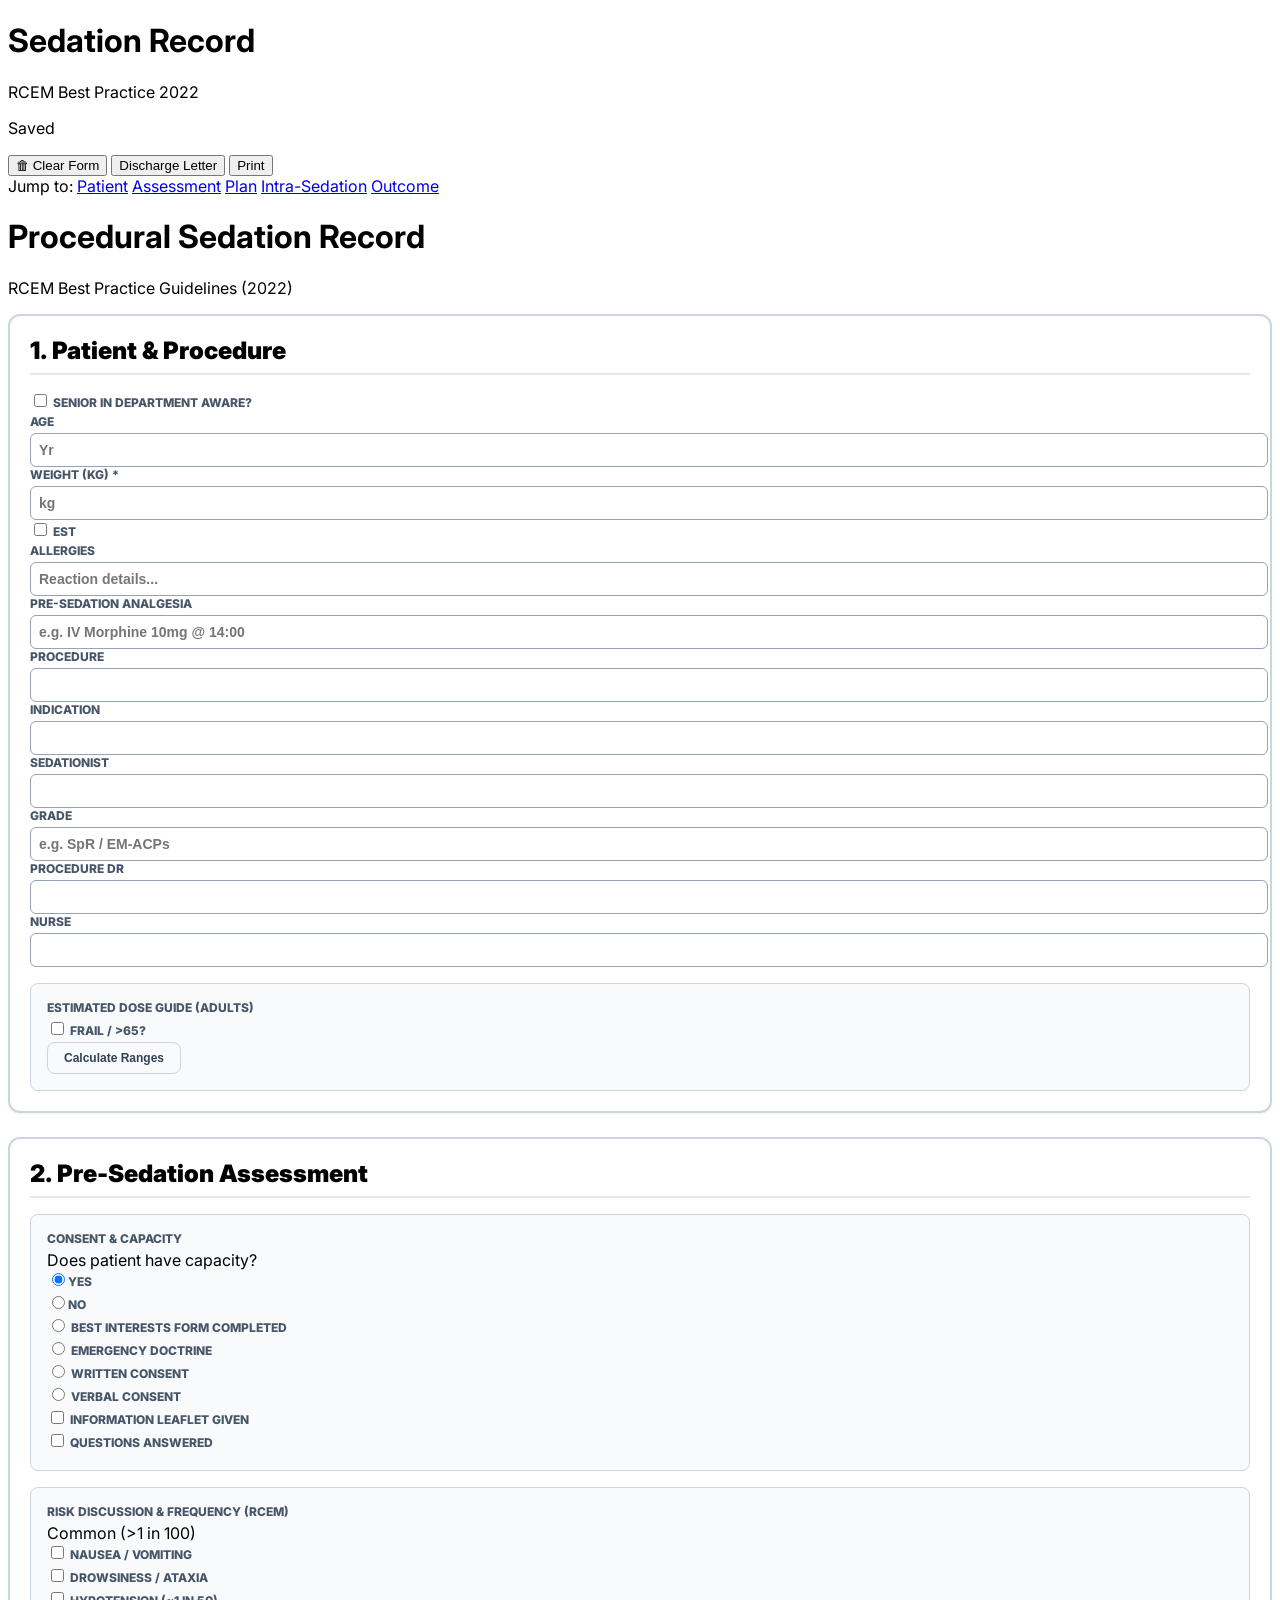
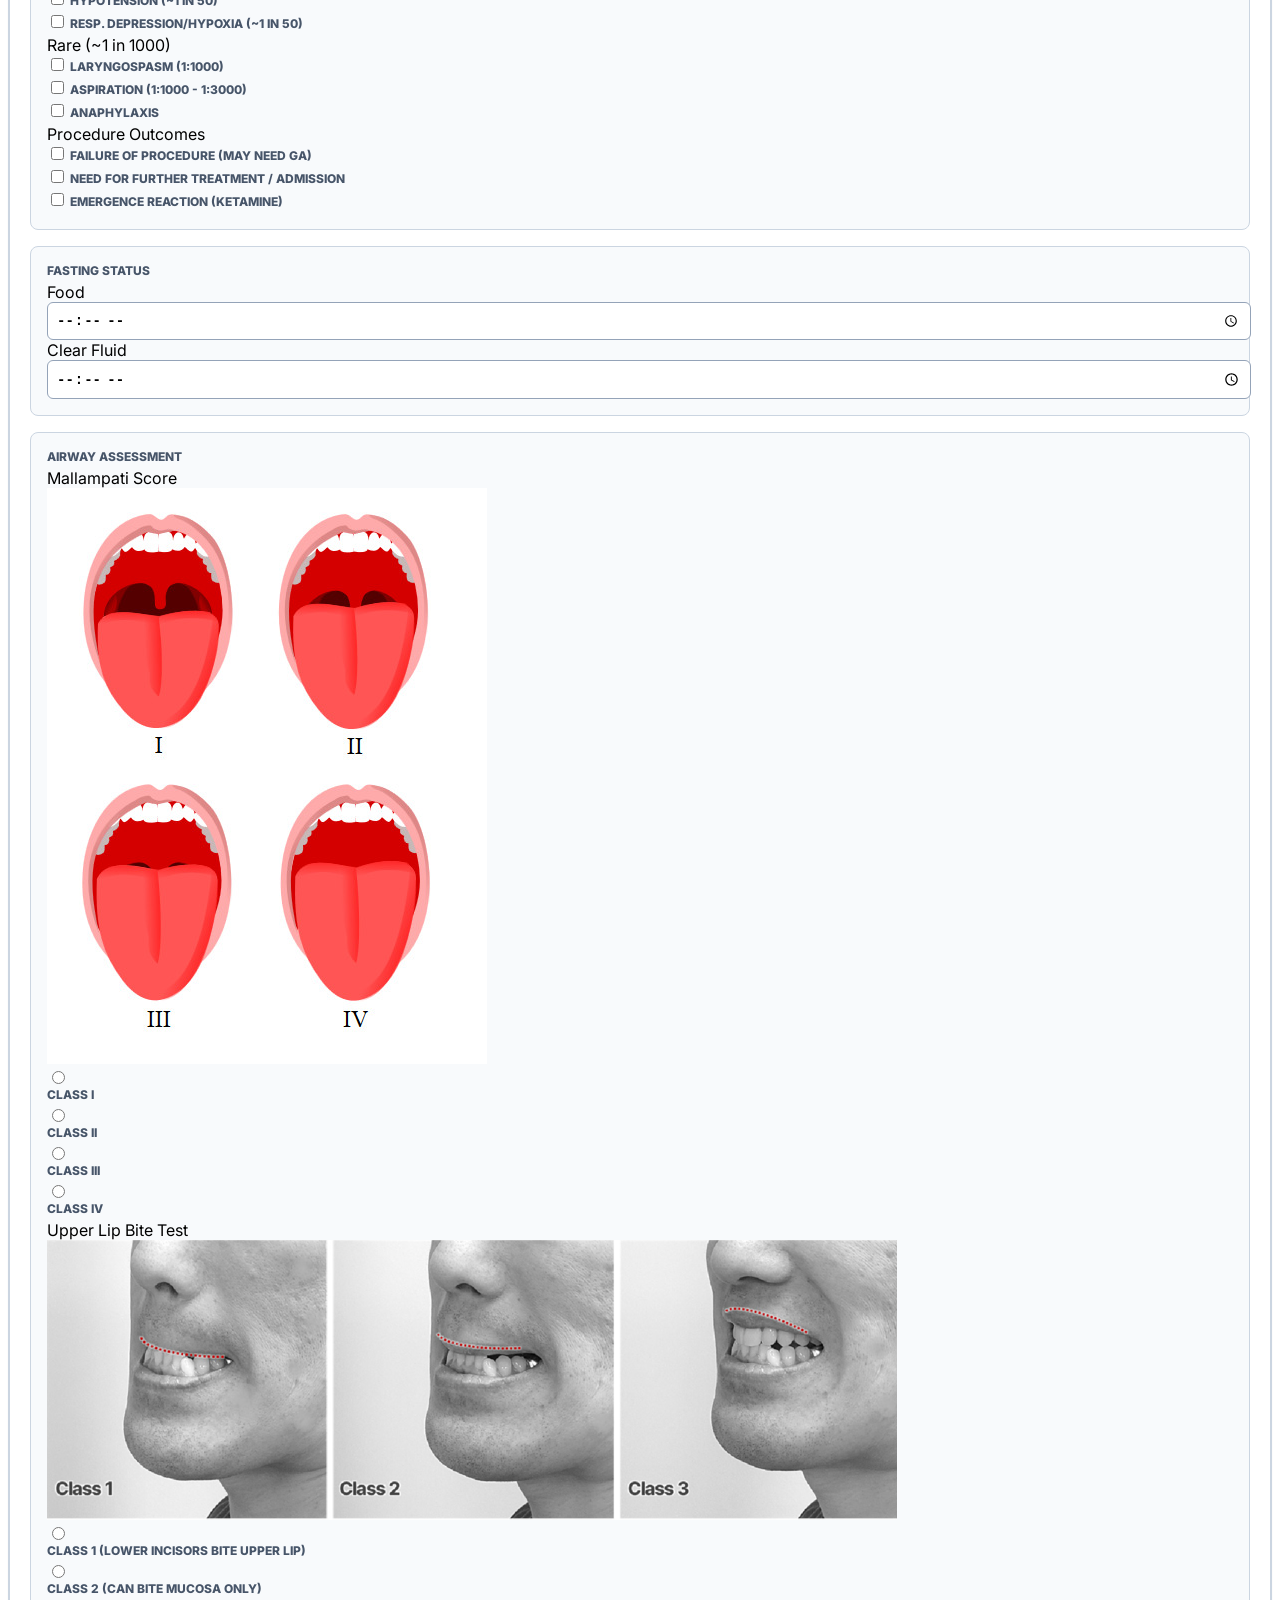
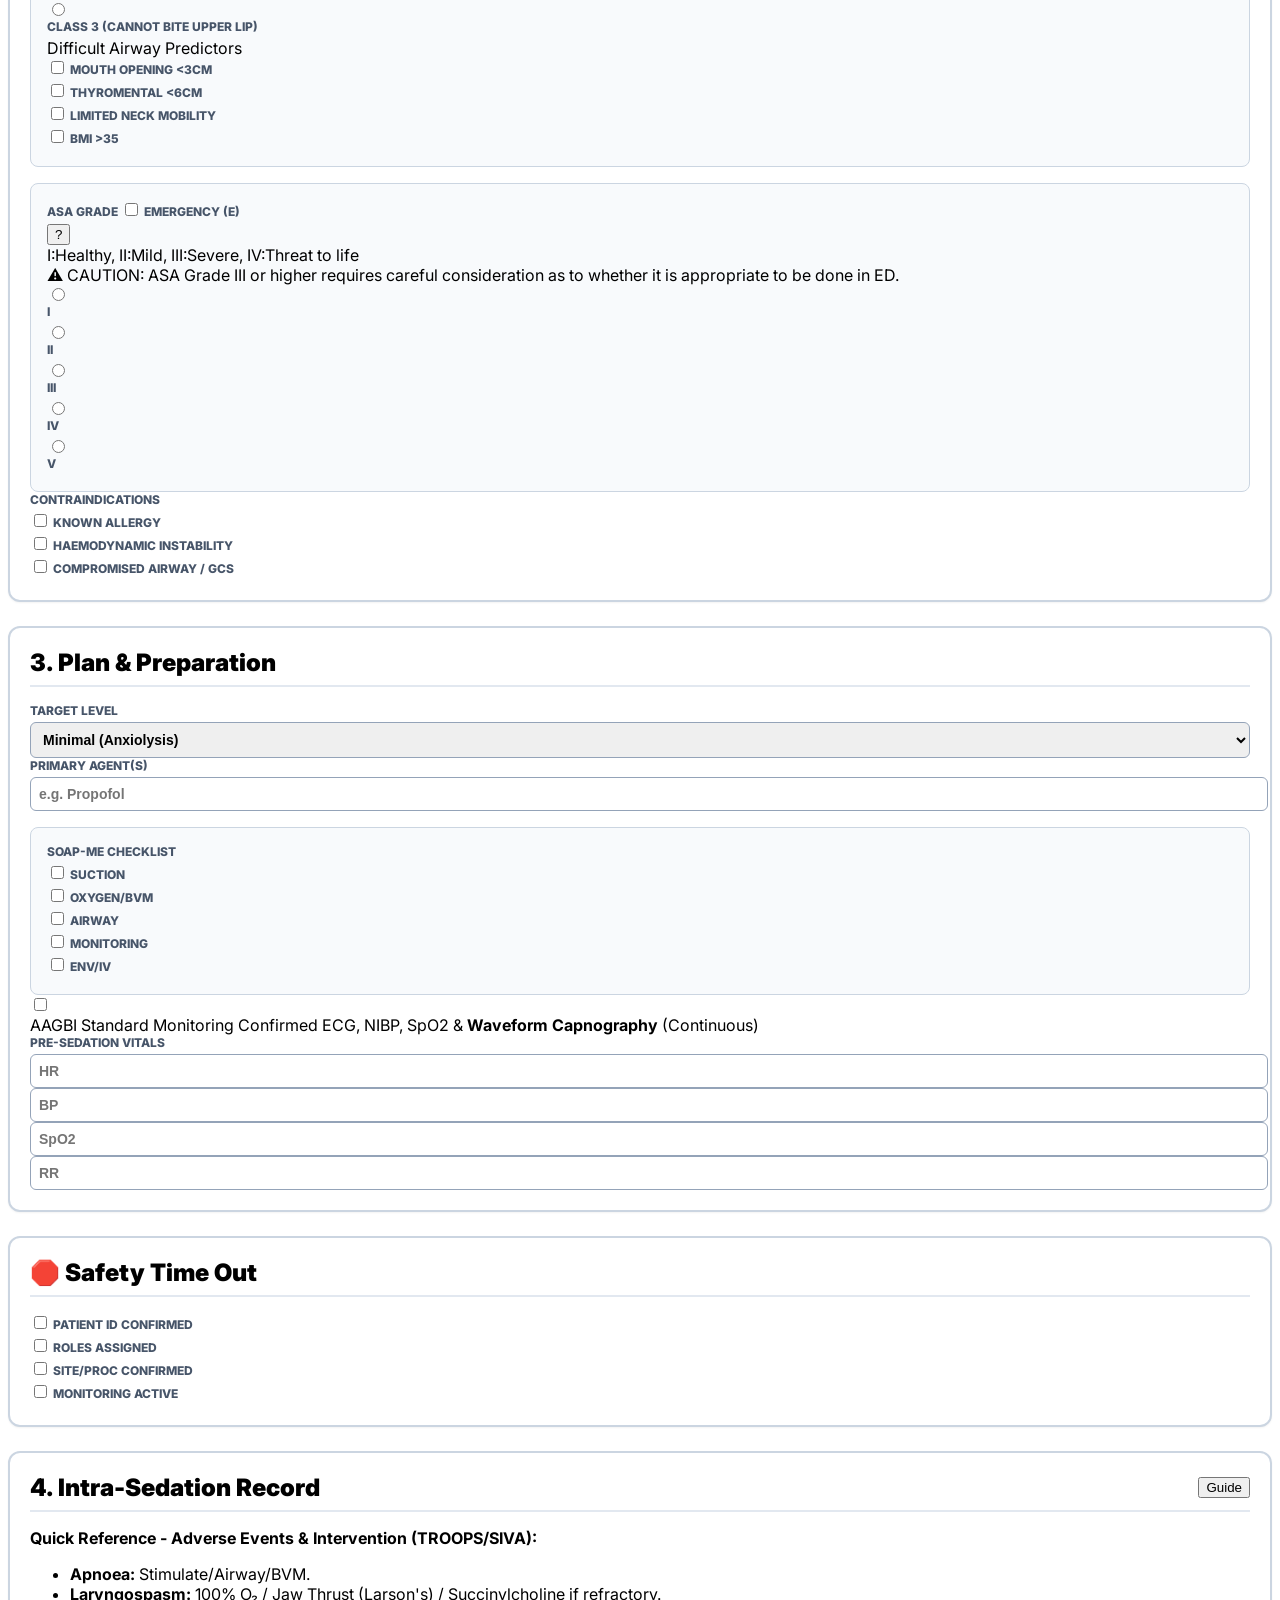
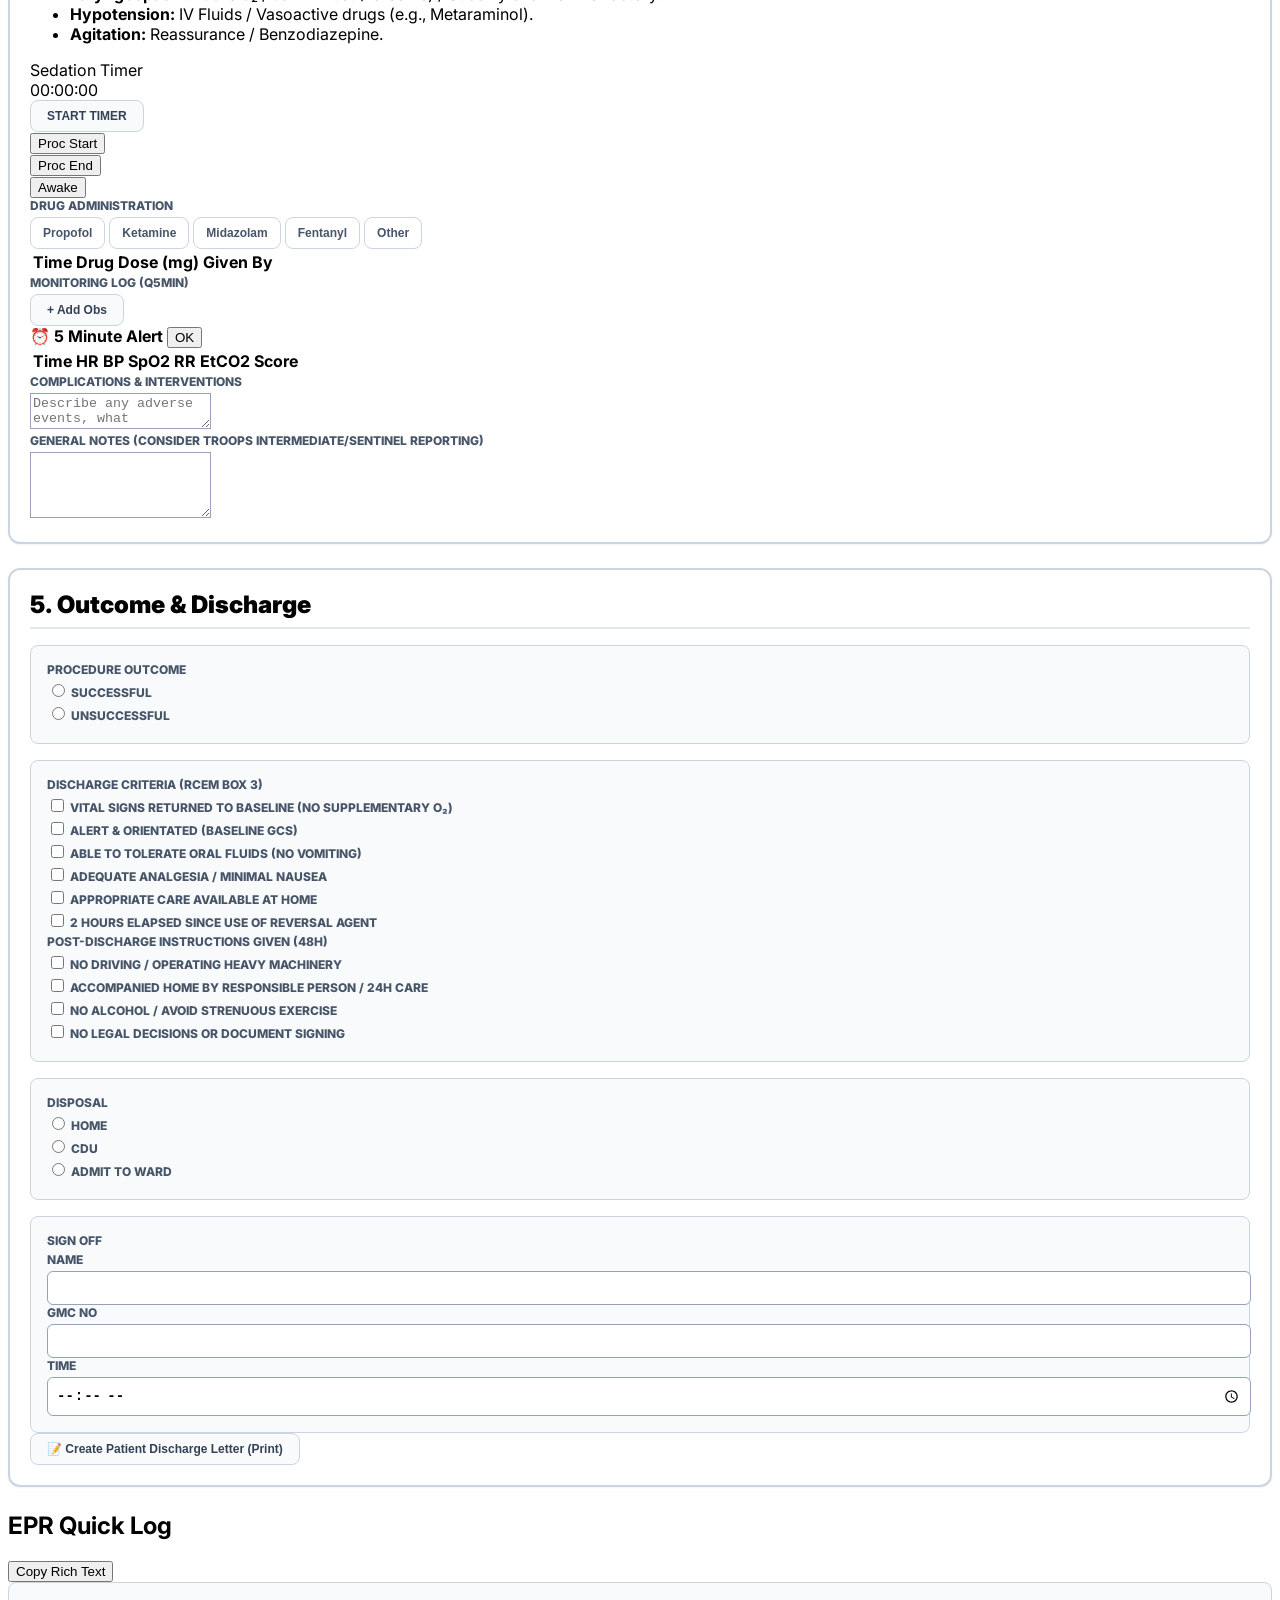
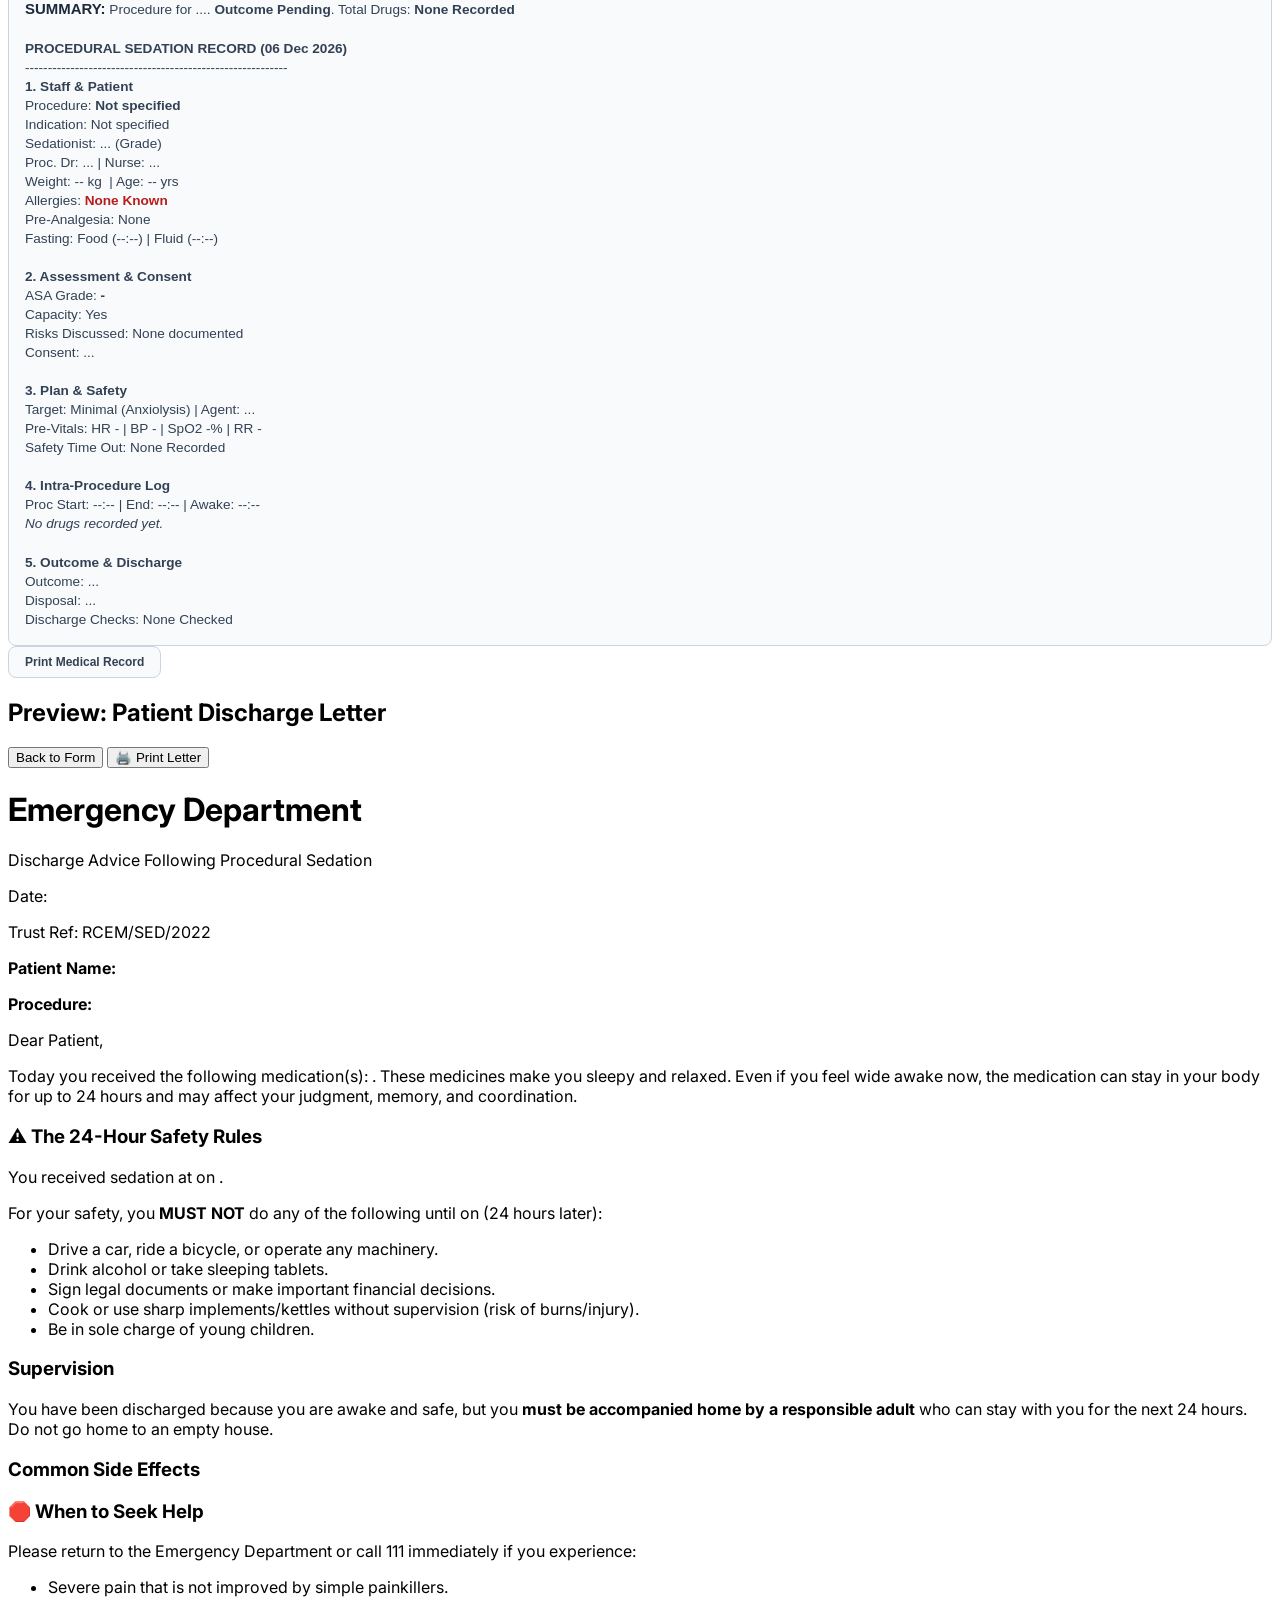
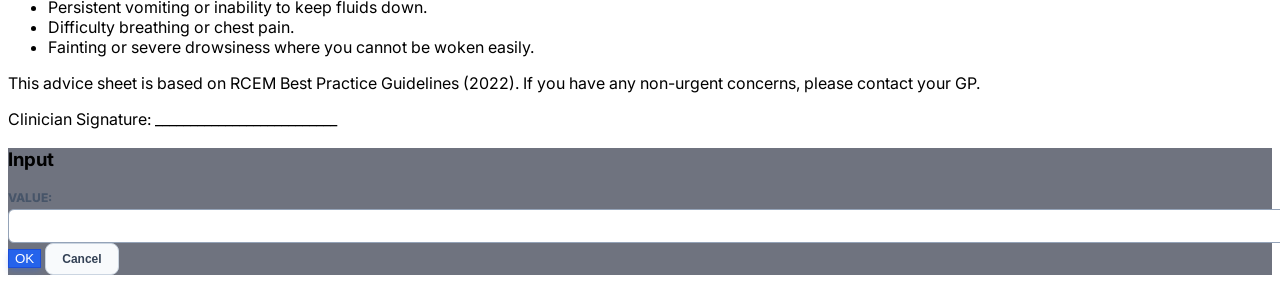
==== index.html @ d0ca3179 "Update index.html" ====
<!DOCTYPE html>
<html lang="en-GB">
<head>
    <meta charset="UTF-8">
    <meta name="viewport" content="width=device-width, initial-scale=1.0">
    <title>Procedural Sedation Record (RCEM) - Rich Text</title>
    <script src="https://cdn.tailwindcss.com"></script>
    <link href="https://fonts.googleapis.com/css2?family=Inter:wght@400;500;600;700;800;900&display=swap" rel="stylesheet">
    <link rel="stylesheet" href="style.css">
</head>
<body class="bg-slate-100 text-slate-900 antialiased pb-10">

    <header class="bg-white shadow-sm sticky top-0 z-50 border-b border-slate-300 no-print">
        
        <div class="container mx-auto px-4 py-2 flex justify-between items-center border-b border-slate-100">
            
            <div class="flex items-center gap-3">
                <img src="https://iili.io/KGQOvkl.md.png" alt="Logo" class="h-10 w-auto object-contain hidden md:block" onerror="this.style.display='none'">
                <div>
                    <h1 class="text-lg md:text-xl font-black text-slate-900 leading-none">Sedation Record</h1>
                    <p class="text-[10px] text-slate-500 font-bold uppercase tracking-wider">RCEM Best Practice 2022</p>
                </div>
            </div>

            <div class="flex items-center gap-2">
                <p class="hidden lg:flex text-xs text-green-600 font-bold items-center gap-1 mr-2">
                    <span class="w-2 h-2 rounded-full bg-green-500 animate-pulse"></span> Saved
                </p>

                <button id="clear-form-button" class="px-3 py-1.5 bg-red-600 text-white hover:bg-red-700 border border-red-800 rounded text-xs font-bold transition shadow-sm flex items-center gap-1 mr-2">
                    <span>🗑</span> Clear Form
                </button>

                <button id="header-print-letter-btn" class="hidden sm:inline-block px-3 py-1.5 bg-purple-50 text-purple-700 text-xs font-bold rounded hover:bg-purple-100 transition border border-purple-200">
                    Discharge Letter
                </button>
                <button id="header-print-btn" class="px-3 py-1.5 bg-slate-800 text-white text-xs font-bold rounded hover:bg-slate-700 transition border border-slate-900">
                    Print
                </button>
            </div>
        </div>

        <div class="bg-slate-50/80 backdrop-blur">
            <div class="container mx-auto px-4 py-1.5 flex items-center gap-1 overflow-x-auto hide-scrollbar">
                <span class="text-[10px] font-bold uppercase text-slate-400 mr-2 whitespace-nowrap">Jump to:</span>
                
                <a href="#sec-patient" class="nav-pill border-blue-200 text-blue-700 hover:bg-blue-50">Patient</a>
                <a href="#sec-assessment" class="nav-pill border-orange-200 text-orange-700 hover:bg-orange-50">Assessment</a>
                <a href="#sec-plan" class="nav-pill border-green-200 text-green-700 hover:bg-green-50">Plan</a>
                <a href="#sec-intra" class="nav-pill border-slate-300 text-slate-800 hover:bg-slate-200">Intra-Sedation</a>
                <a href="#sec-outcome" class="nav-pill border-purple-200 text-purple-700 hover:bg-purple-50">Outcome</a>
            </div>
        </div>
    </header>

    <main id="main-app-container" class="container mx-auto px-4 py-6"> 
        <div class="grid grid-cols-1 lg:grid-cols-12 gap-6">

            <div class="lg:col-span-8 flex flex-col gap-6">

                <div class="hidden print-header mb-6 text-center border-b-2 border-slate-800 pb-4">
                     <h1 class="text-3xl font-black text-slate-900">Procedural Sedation Record</h1>
                     <p class="text-sm text-slate-500 font-bold">RCEM Best Practice Guidelines (2022)</p>
                </div>

                <form id="sedation-form" onsubmit="return false;">
                    
                    <div class="flex flex-col gap-6">

                        <div id="sec-patient" class="section-card border-l-[8px] border-l-blue-600 scroll-mt-32"> 
                            <div class="section-title text-blue-800">1. Patient & Procedure</div>
                            
                            <div class="grid grid-cols-1 md:grid-cols-4 gap-4">
                                <div class="md:col-span-4 bg-yellow-50 p-2 border border-yellow-200 rounded mb-2 flex items-center gap-3">
                                    <label class="flex items-center gap-2 font-bold text-slate-800 cursor-pointer text-sm">
                                        <input type="checkbox" id="senior-aware" class="w-5 h-5 text-blue-600 rounded border-slate-400">
                                        Senior in Department Aware?
                                    </label>
                                </div>

                                <div>
                                    <label for="age">Age</label>
                                    <input type="number" id="age" placeholder="Yr" class="font-bold border-slate-400 rounded-md">
                                </div>
                                <div class="md:col-span-1">
                                    <label for="weight">Weight (kg) <span class="text-red-500">*</span></label>
                                    <div class="flex items-center gap-2">
                                        <input type="number" id="weight" placeholder="kg" class="font-bold border-slate-400 rounded-md">
                                        <label class="flex items-center gap-1 bg-slate-100 px-2 py-2 rounded border border-slate-400 cursor-pointer h-[42px] mt-[1px] hover:bg-slate-200">
                                            <input type="checkbox" id="weight-estimated" class="w-4 h-4 text-blue-600 rounded border-slate-400">
                                            <span class="text-[10px] uppercase font-bold text-slate-600">Est</span>
                                        </label>
                                    </div>
                                </div>
                                <div class="md:col-span-2">
                                    <label for="allergies">Allergies</label>
                                    <input type="text" id="allergies" placeholder="Reaction details..." class="text-red-700 font-bold border-slate-400 rounded-md">
                                </div>
                                <div class="md:col-span-4">
                                    <label for="pre-analgesia">Pre-Sedation Analgesia</label>
                                    <input type="text" id="pre-analgesia" placeholder="e.g. IV Morphine 10mg @ 14:00" class="border-slate-400 rounded-md">
                                </div>
                                <div class="md:col-span-2">
                                    <label for="procedure">Procedure</label>
                                    <input type="text" id="procedure" class="border-slate-400 rounded-md">
                                </div>
                                <div class="md:col-span-2">
                                    <label for="indication">Indication</label>
                                    <input type="text" id="indication" class="border-slate-400 rounded-md">
                                </div>
                                
                                <div class="md:col-span-4 mt-2 pt-2 border-t border-slate-200 grid grid-cols-1 md:grid-cols-4 gap-4">
                                    <div><label>Sedationist</label><input type="text" id="sedationist" class="border-slate-400 rounded-md"></div>
                                    <div><label>Grade</label><input type="text" id="sedationist-grade" placeholder="e.g. SpR / EM-ACPs" class="border-slate-400 rounded-md"></div>
                                    <div><label>Procedure Dr</label><input type="text" id="procedure-doctor" class="border-slate-400 rounded-md"></div>
                                    <div><label>Nurse</label><input type="text" id="nurse" class="border-slate-400 rounded-md"></div>
                                </div>
                            </div>

                            <div class="sub-card bg-blue-50 border-blue-200 mt-4 no-print">
                                <div class="flex justify-between items-center mb-2">
                                    <label class="text-blue-900 font-black">Estimated Dose Guide (Adults)</label>
                                    <label class="flex items-center gap-2 cursor-pointer">
                                        <input type="checkbox" id="frail-elderly" class="rounded text-blue-600 border-blue-400">
                                        <span class="text-xs text-blue-800 font-bold">Frail / >65?</span>
                                    </label>
                                </div>
                                <button type="button" id="calculate-doses-button" class="w-full std-btn bg-white border-blue-300 text-blue-700 hover:bg-blue-100">
                                    Calculate Ranges
                                </button>
                                <div id="dose-output" class="mt-2 p-2 bg-white rounded border border-blue-200 text-sm font-mono hidden text-blue-900"></div>
                            </div>
                        </div>

                        <div id="sec-assessment" class="section-card border-l-[8px] border-l-orange-500 scroll-mt-32">
                            <div class="section-title text-orange-800">2. Pre-Sedation Assessment</div>
                            
                            <div class="flex flex-col gap-4">
                                
                                <div class="sub-card mt-0 border-orange-200 bg-orange-50/50">
                                    <label class="border-b border-orange-200 pb-1 mb-3 text-orange-900">Consent & Capacity</label>
                                    <div class="flex flex-col gap-3">
                                        <div class="flex items-center justify-between">
                                            <span class="text-sm font-bold text-slate-700">Does patient have capacity?</span>
                                            <div class="flex bg-white rounded p-1 border border-slate-300">
                                                <label class="cursor-pointer px-3 py-1"><input type="radio" name="capacity" value="Yes" checked class="hidden peer"><span class="text-xs font-bold text-slate-400 peer-checked:text-blue-600 peer-checked:underline">Yes</span></label>
                                                <label class="cursor-pointer px-3 py-1"><input type="radio" name="capacity" value="No" class="hidden peer"><span class="text-xs font-bold text-slate-400 peer-checked:text-red-600 peer-checked:underline">No</span></label>
                                            </div>
                                        </div>
                                        
                                        <div id="capacity-no-options" class="hidden pl-4 border-l-4 border-red-300 ml-1 bg-red-50 p-2 rounded-r">
                                             <label class="flex items-center gap-2 font-bold cursor-pointer text-xs mb-1"><input type="radio" name="consent-type" value="Best Interests" class="rounded text-red-600 border-red-400"> Best Interests Form Completed</label>
                                             <label class="flex items-center gap-2 font-bold cursor-pointer text-xs"><input type="radio" name="consent-type" value="Emergency" class="rounded text-red-600 border-red-400"> Emergency Doctrine</label>
                                        </div>

                                        <div id="capacity-yes-options" class="pl-0">
                                             <div class="flex gap-4 mb-3">
                                                <label class="flex items-center gap-2 font-bold text-slate-700 cursor-pointer text-xs"><input type="radio" name="consent-type" value="Written" class="text-blue-600 border-slate-400 focus:ring-blue-500 w-4 h-4"> Written Consent</label>
                                                <label class="flex items-center gap-2 font-bold text-slate-700 cursor-pointer text-xs"><input type="radio" name="consent-type" value="Verbal" class="text-blue-600 border-slate-400 focus:ring-blue-500 w-4 h-4"> Verbal Consent</label>
                                             </div>
                                             <div class="grid grid-cols-2 gap-2 border-t border-slate-200 pt-2">
                                                <label class="flex items-center gap-2 font-medium cursor-pointer text-xs text-slate-600"><input type="checkbox" id="consent-leaflet" class="rounded text-green-600 border-slate-400"> Information Leaflet Given</label>
                                                <label class="flex items-center gap-2 font-medium cursor-pointer text-xs text-slate-600"><input type="checkbox" id="consent-questions" class="rounded text-green-600 border-slate-400"> Questions Answered</label>
                                            </div>
                                        </div>
                                    </div>
                                </div>

                                <div class="sub-card mt-0 border-slate-300">
                                    <label class="border-b border-slate-200 pb-1 mb-2">Risk Discussion & Frequency (RCEM)</label>
                                    <div class="grid grid-cols-1 md:grid-cols-2 gap-x-6 gap-y-4 px-2">
                                        <div>
                                            <span class="text-[10px] font-black text-slate-500 uppercase mb-1 block">Common (>1 in 100)</span>
                                            <div class="space-y-1">
                                                <label class="flex items-center gap-2 font-medium text-xs text-slate-700"><input id="risk-nausea" type="checkbox" class="rounded border-slate-400"> Nausea / Vomiting</label>
                                                <label class="flex items-center gap-2 font-medium text-xs text-slate-700"><input id="risk-drowsy" type="checkbox" class="rounded border-slate-400"> Drowsiness / Ataxia</label>
                                                <label class="flex items-center gap-2 font-medium text-xs text-slate-700"><input id="risk-hypotension" type="checkbox" class="rounded border-slate-400"> Hypotension (~1 in 50)</label>
                                                <label class="flex items-center gap-2 font-medium text-xs text-slate-700"><input id="risk-resp-depress" type="checkbox" class="rounded border-slate-400"> Resp. Depression/Hypoxia (~1 in 50)</label>
                                            </div>
                                        </div>
                                        <div>
                                            <span class="text-[10px] font-black text-red-700 uppercase mb-1 block">Rare (~1 in 1000)</span>
                                            <div class="space-y-1">
                                                <label class="flex items-center gap-2 font-bold text-xs text-red-900"><input id="risk-laryngospasm" type="checkbox" class="rounded border-red-300"> Laryngospasm (1:1000)</label>
                                                <label class="flex items-center gap-2 font-bold text-xs text-red-900"><input id="risk-aspiration" type="checkbox" class="rounded border-red-300"> Aspiration (1:1000 - 1:3000)</label>
                                                <label class="flex items-center gap-2 font-bold text-xs text-red-900"><input id="risk-allergy" type="checkbox" class="rounded border-red-300"> Anaphylaxis</label>
                                            </div>
                                        </div>
                                        <div class="md:col-span-2 border-t border-slate-200 pt-2">
                                            <span class="text-[10px] font-black text-slate-500 uppercase mb-1 block">Procedure Outcomes</span>
                                            <div class="flex flex-wrap gap-4">
                                                <label class="flex items-center gap-2 font-medium text-xs text-slate-700"><input id="risk-failure" type="checkbox" class="rounded border-slate-400"> Failure of Procedure (May need GA)</label>
                                                <label class="flex items-center gap-2 font-medium text-xs text-slate-700"><input id="risk-treatment" type="checkbox" class="rounded border-slate-400"> Need for further treatment / admission</label>
                                                <label class="flex items-center gap-2 font-medium text-xs text-slate-700"><input id="risk-emergence" type="checkbox" class="rounded border-slate-400"> Emergence Reaction (Ketamine)</label>
                                            </div>
                                        </div>
                                    </div>
                                </div>

                                <div class="sub-card mt-0 border-slate-300">
                                    <label>Fasting Status</label>
                                    <div class="grid grid-cols-2 gap-4">
                                        <div><span class="text-[10px] uppercase font-bold text-slate-500">Food</span><input type="time" id="last-food" class="border-slate-400 rounded-md"></div>
                                        <div><span class="text-[10px] uppercase font-bold text-slate-500">Clear Fluid</span><input type="time" id="last-fluid" class="border-slate-400 rounded-md"></div>
                                    </div>
                                </div>
                                
                                <div class="sub-card mt-0 border-slate-300">
                                    <label class="border-b border-slate-200 pb-1 mb-2">Airway Assessment</label>
                                    <div class="grid grid-cols-1 md:grid-cols-2 gap-4">
                                        <div class="border-r md:border-slate-200 pr-2">
                                            <span class="text-[10px] font-bold text-slate-500 uppercase block mb-1">Mallampati Score</span>
                                            <div class="flex items-start gap-2">
                                                 <img src="images/Mallampati.jpg" alt="Mallampati" class="w-16 h-auto object-contain border rounded cursor-pointer hover:scale-150 transition origin-top-left bg-white">
                                                 <div class="flex-1 grid grid-cols-2 gap-1">
                                                     <label class="cursor-pointer text-center"><input type="radio" name="airway-mallampati" value="I" class="sr-only peer"><div class="px-2 py-1 border border-slate-300 rounded text-xs peer-checked:bg-blue-600 peer-checked:text-white transition">Class I</div></label>
                                                     <label class="cursor-pointer text-center"><input type="radio" name="airway-mallampati" value="II" class="sr-only peer"><div class="px-2 py-1 border border-slate-300 rounded text-xs peer-checked:bg-blue-600 peer-checked:text-white transition">Class II</div></label>
                                                     <label class="cursor-pointer text-center"><input type="radio" name="airway-mallampati" value="III" class="sr-only peer"><div class="px-2 py-1 border border-amber-300 bg-amber-50 rounded text-xs peer-checked:bg-amber-600 peer-checked:text-white transition">Class III</div></label>
                                                     <label class="cursor-pointer text-center"><input type="radio" name="airway-mallampati" value="IV" class="sr-only peer"><div class="px-2 py-1 border border-red-300 bg-red-50 rounded text-xs peer-checked:bg-red-600 peer-checked:text-white transition">Class IV</div></label>
                                                 </div>
                                            </div>
                                        </div>
                                
                                        <div>
                                            <span class="text-[10px] font-bold text-slate-500 uppercase block mb-1">Upper Lip Bite Test</span>
                                            <div class="flex items-start gap-2">
                                                 <img src="images/upperlipbitetest.png" alt="ULBT" class="w-16 h-auto object-contain border rounded cursor-pointer hover:scale-150 transition origin-top-left bg-white">
                                                 <div class="flex-1 grid grid-cols-1 gap-1">
                                                     <label class="cursor-pointer"><input type="radio" name="airway-ulbt" value="1" class="sr-only peer"><div class="px-2 py-1 border border-slate-300 rounded text-xs peer-checked:bg-blue-600 peer-checked:text-white transition text-center">Class 1 (Lower incisors bite upper lip)</div></label>
                                                     <label class="cursor-pointer"><input type="radio" name="airway-ulbt" value="2" class="sr-only peer"><div class="px-2 py-1 border border-slate-300 rounded text-xs peer-checked:bg-blue-600 peer-checked:text-white transition text-center">Class 2 (Can bite mucosa only)</div></label>
                                                     <label class="cursor-pointer"><input type="radio" name="airway-ulbt" value="3" class="sr-only peer"><div class="px-2 py-1 border border-red-300 bg-red-50 rounded text-xs peer-checked:bg-red-600 peer-checked:text-white transition text-center">Class 3 (Cannot bite upper lip)</div></label>
                                                 </div>
                                            </div>
                                        </div>
                                    </div>
                                    
                                    <div class="mt-3 pt-2 border-t border-slate-200">
                                        <span class="text-[10px] font-bold text-slate-500 uppercase block mb-1">Difficult Airway Predictors</span>
                                        <div class="flex flex-wrap gap-3">
                                             <label class="flex items-center gap-2 font-medium text-xs text-slate-700 cursor-pointer"><input id="airway-mouth" type="checkbox" class="rounded text-red-600 border-slate-400"> Mouth Opening &lt;3cm</label>
                                             <label class="flex items-center gap-2 font-medium text-xs text-slate-700 cursor-pointer"><input id="airway-tmd" type="checkbox" class="rounded text-red-600 border-slate-400"> Thyromental &lt;6cm</label>
                                             <label class="flex items-center gap-2 font-medium text-xs text-slate-700 cursor-pointer"><input id="airway-neck" type="checkbox" class="rounded text-red-600 border-slate-400"> Limited Neck Mobility</label>
                                             <label class="flex items-center gap-2 font-medium text-xs text-slate-700 cursor-pointer"><input id="airway-bmi" type="checkbox" class="rounded text-red-600 border-slate-400"> BMI &gt;35</label>
                                        </div>
                                    </div>
                                </div>

                                <div class="sub-card border-slate-300 mt-0 relative">
                                    <div class="flex justify-between items-center mb-2">
                                        <label class="mb-0 flex items-center gap-4">
                                            ASA Grade
                                            <span class="flex items-center gap-1 cursor-pointer ml-4">
                                                <input type="checkbox" id="asa-emergency" class="w-4 h-4 text-red-600 rounded border-red-400 focus:ring-red-500">
                                                <span class="text-xs font-bold text-red-600">Emergency (E)</span>
                                            </span>
                                        </label>
                                        <button type="button" id="asa-guide-button" class="text-[10px] bg-slate-200 px-2 rounded font-bold hover:bg-slate-300 no-print">?</button>
                                    </div>
                                    <div id="asa-guide-content" class="hidden text-xs text-slate-600 mb-2 p-2 bg-slate-100 rounded border border-slate-300">
                                        I:Healthy, II:Mild, III:Severe, IV:Threat to life
                                    </div>
                                    
                                    <div id="asa-high-alert" class="hidden bg-red-100 border-l-4 border-red-600 text-red-800 p-3 mb-3 text-sm font-bold shadow-sm">
                                        ⚠️ CAUTION: ASA Grade III or higher requires careful consideration as to whether it is appropriate to be done in ED.
                                    </div>

                                    <div class="flex justify-between gap-1">
                                        <label class="cursor-pointer text-center flex-1"><input type="radio" name="asa-grade" value="I" class="sr-only peer"><div class="py-2 border-2 border-slate-300 rounded-md peer-checked:bg-blue-600 peer-checked:text-white peer-checked:border-blue-700 text-xs font-bold transition hover:bg-slate-50">I</div></label>
                                        <label class="cursor-pointer text-center flex-1"><input type="radio" name="asa-grade" value="II" class="sr-only peer"><div class="py-2 border-2 border-slate-300 rounded-md peer-checked:bg-blue-600 peer-checked:text-white peer-checked:border-blue-700 text-xs font-bold transition hover:bg-slate-50">II</div></label>
                                        <label class="cursor-pointer text-center flex-1"><input type="radio" name="asa-grade" value="III" class="sr-only peer"><div class="py-2 border-2 border-amber-200 bg-amber-50 text-amber-800 rounded-md peer-checked:bg-amber-600 peer-checked:text-white peer-checked:border-amber-700 text-xs font-bold transition hover:bg-amber-100">III</div></label>
                                        <label class="cursor-pointer text-center flex-1"><input type="radio" name="asa-grade" value="IV" class="sr-only peer"><div class="py-2 border-2 border-red-200 bg-red-50 text-red-800 rounded-md peer-checked:bg-red-600 peer-checked:text-white peer-checked:border-red-700 text-xs font-bold transition hover:bg-red-100">IV</div></label>
                                        <label class="cursor-pointer text-center flex-1"><input type="radio" name="asa-grade" value="V" class="sr-only peer"><div class="py-2 border-2 border-red-200 bg-red-50 text-red-800 rounded-md peer-checked:bg-red-600 peer-checked:text-white peer-checked:border-red-700 text-xs font-bold transition hover:bg-red-100">V</div></label>
                                    </div>
                                </div>
                                
                                <div class="bg-red-50 border border-red-200 p-3 rounded-lg">
                                    <label class="text-red-800">Contraindications</label>
                                    <div class="space-y-1 mt-1">
                                        <label class="flex items-center gap-2 font-bold text-xs text-red-700 cursor-pointer"><input id="ci-allergy" type="checkbox" class="text-red-600 rounded border-red-300"> Known Allergy</label>
                                        <label class="flex items-center gap-2 font-bold text-xs text-red-700 cursor-pointer"><input id="ci-hemo" type="checkbox" class="text-red-600 rounded border-red-300"> Haemodynamic Instability</label>
                                        <label class="flex items-center gap-2 font-bold text-xs text-red-700 cursor-pointer"><input id="ci-gcs" type="checkbox" class="text-red-600 rounded border-red-300"> Compromised Airway / GCS</label>
                                    </div>
                                </div>
                            </div>
                        </div>

                        <div id="sec-plan" class="section-card border-l-[8px] border-l-green-500 scroll-mt-32">
                            <div class="section-title text-green-800">3. Plan & Preparation</div>
                            
                            <div class="grid grid-cols-1 md:grid-cols-2 gap-4">
                                <div>
                                    <label>Target Level</label>
                                    <select id="plan-target" class="border-slate-400 rounded-md">
                                        <option>Minimal (Anxiolysis)</option>
                                        <option>Moderate (Conscious)</option>
                                        <option>Deep</option>
                                        <option>Dissociation</option>
                                    </select>
                                </div>
                                <div>
                                    <label>Primary Agent(s)</label>
                                    <input type="text" id="plan-agent" placeholder="e.g. Propofol" class="border-slate-400 rounded-md">
                                </div>
                            </div>

                            <div class="sub-card mt-4 border-slate-300">
                                <label class="mb-2 block">SOAP-ME Checklist</label>
                                <div class="flex flex-wrap gap-3">
                                    <label class="flex items-center gap-2 p-2 bg-white border border-slate-300 rounded cursor-pointer hover:bg-green-50"><input id="soap-s" type="checkbox" class="rounded text-green-600 border-slate-400"> <span class="font-semibold text-sm">Suction</span></label>
                                    <label class="flex items-center gap-2 p-2 bg-white border border-slate-300 rounded cursor-pointer hover:bg-green-50"><input id="soap-o" type="checkbox" class="rounded text-green-600 border-slate-400"> <span class="font-semibold text-sm">Oxygen/BVM</span></label>
                                    <label class="flex items-center gap-2 p-2 bg-white border border-slate-300 rounded cursor-pointer hover:bg-green-50"><input id="soap-a" type="checkbox" class="rounded text-green-600 border-slate-400"> <span class="font-semibold text-sm">Airway</span></label>
                                    <label class="flex items-center gap-2 p-2 bg-white border border-slate-300 rounded cursor-pointer hover:bg-green-50"><input id="soap-m" type="checkbox" class="rounded text-green-600 border-slate-400"> <span class="font-semibold text-sm">Monitoring</span></label>
                                    <label class="flex items-center gap-2 p-2 bg-white border border-slate-300 rounded cursor-pointer hover:bg-green-50"><input id="soap-e" type="checkbox" class="rounded text-green-600 border-slate-400"> <span class="font-semibold text-sm">Env/IV</span></label>
                                </div>
                            </div>

                            <div class="mt-4 p-4 bg-blue-50 border border-blue-200 rounded-lg flex items-start gap-3">
                                <input id="plan-aagbi" type="checkbox" class="mt-1 w-5 h-5 rounded text-blue-600 focus:ring-blue-500 border-blue-400">
                                <div>
                                    <span class="block text-sm font-black text-blue-900">AAGBI Standard Monitoring Confirmed</span>
                                    <span class="text-xs text-blue-700 font-bold">ECG, NIBP, SpO2 & <strong>Waveform Capnography</strong> (Continuous)</span>
                                </div>
                            </div>

                            <div class="mt-4">
                                <label>Pre-Sedation Vitals</label>
                                <div class="grid grid-cols-4 gap-2">
                                    <input type="text" id="pre-vital-hr" placeholder="HR" class="text-center font-mono font-bold border-slate-400 rounded-md">
                                    <input type="text" id="pre-vital-bp" placeholder="BP" class="text-center font-mono font-bold border-slate-400 rounded-md">
                                    <input type="text" id="pre-vital-spo2" placeholder="SpO2" class="text-center font-mono font-bold border-slate-400 rounded-md">
                                    <input type="text" id="pre-vital-rr" placeholder="RR" class="text-center font-mono font-bold border-slate-400 rounded-md">
                                </div>
                            </div>
                        </div>

                        <div class="section-card border-l-[8px] border-l-yellow-400 bg-yellow-50/50">
                            <div class="section-title text-yellow-800 border-yellow-200 flex items-center gap-2">
                                <span>🛑 Safety Time Out</span>
                            </div>
                            <div class="grid grid-cols-2 md:grid-cols-4 gap-4">
                                 <label class="flex items-center gap-2 font-bold text-slate-800 cursor-pointer border border-yellow-200 bg-white p-3 rounded shadow-sm hover:bg-yellow-50 transition"><input id="to-identity" type="checkbox" class="w-5 h-5 text-yellow-600 rounded border-yellow-400 focus:ring-yellow-500"> Patient ID Confirmed</label>
                                 <label class="flex items-center gap-2 font-bold text-slate-800 cursor-pointer border border-yellow-200 bg-white p-3 rounded shadow-sm hover:bg-yellow-50 transition"><input id="to-role" type="checkbox" class="w-5 h-5 text-yellow-600 rounded border-yellow-400 focus:ring-yellow-500"> Roles Assigned</label>
                                 <label class="flex items-center gap-2 font-bold text-slate-800 cursor-pointer border border-yellow-200 bg-white p-3 rounded shadow-sm hover:bg-yellow-50 transition"><input id="to-site" type="checkbox" class="w-5 h-5 text-yellow-600 rounded border-yellow-400 focus:ring-yellow-500"> Site/Proc Confirmed</label>
                                 <label class="flex items-center gap-2 font-bold text-slate-800 cursor-pointer border border-yellow-200 bg-white p-3 rounded shadow-sm hover:bg-yellow-50 transition"><input id="to-monitoring" type="checkbox" class="w-5 h-5 text-yellow-600 rounded border-yellow-400 focus:ring-yellow-500"> Monitoring Active</label>
                            </div>
                        </div>

                        <div id="sec-intra" class="section-card border-l-[8px] border-l-slate-800 page-break scroll-mt-32">
                            <div class="section-title text-slate-800">
                                4. Intra-Sedation Record
                                <button type="button" id="complications-guide-button" class="text-[10px] bg-slate-200 px-2 py-1 rounded hover:bg-slate-300 no-print">Guide</button>
                            </div>
                            
                            <div id="complications-guide-content" class="hidden mb-4 p-3 bg-yellow-50 border border-yellow-200 rounded text-xs">
                                 <strong class="block mb-1 text-sm text-yellow-900">Quick Reference - Adverse Events & Intervention (TROOPS/SIVA):</strong>
                                 <ul class="list-disc ml-4 space-y-1 text-slate-700">
                                    <li><strong>Apnoea:</strong> Stimulate/Airway/BVM.</li>
                                    <li><strong>Laryngospasm:</strong> 100% O₂ / Jaw Thrust (Larson's) / Succinylcholine if refractory.</li>
                                    <li><strong>Hypotension:</strong> IV Fluids / Vasoactive drugs (e.g., Metaraminol).</li>
                                    <li><strong>Agitation:</strong> Reassurance / Benzodiazepine.</li>
                                 </ul>
                            </div>

                            <div class="bg-slate-800 rounded-xl p-5 text-white shadow-md mb-6 no-print border-2 border-slate-900">
                                <div class="flex flex-col md:flex-row items-center justify-between gap-4">
                                    <div class="text-center md:text-left">
                                        <div class="text-xs font-bold text-slate-400 uppercase">Sedation Timer</div>
                                        <div id="timer-display" class="text-5xl font-mono font-black tracking-widest text-white">00:00:00</div>
                                    </div>
                                    <button type="button" id="sedation-timer-button" class="std-btn bg-green-600 text-white border-green-700 hover:bg-green-700 w-full md:w-auto text-lg py-3 shadow-lg">
                                        START TIMER
                                    </button>
                                </div>
                                <div class="grid grid-cols-3 gap-2 mt-4 pt-4 border-t border-slate-700">
                                    <div class="text-center">
                                        <button type="button" id="procedure-start-button" class="w-full py-2 text-xs bg-slate-700 hover:bg-slate-600 rounded text-slate-200 font-bold mb-1 border border-slate-600">Proc Start</button>
                                        <span id="procedure-start-output" class="text-xs font-mono text-green-400 block h-4 font-bold"></span>
                                    </div>
                                    <div class="text-center">
                                        <button type="button" id="procedure-end-button" class="w-full py-2 text-xs bg-slate-700 hover:bg-slate-600 rounded text-slate-200 font-bold mb-1 border border-slate-600">Proc End</button>
                                        <span id="procedure-end-output" class="text-xs font-mono text-green-400 block h-4 font-bold"></span>
                                    </div>
                                    <div class="text-center">
                                        <button type="button" id="patient-awake-button" class="w-full py-2 text-xs bg-slate-700 hover:bg-slate-600 rounded text-slate-200 font-bold mb-1 border border-slate-600">Awake</button>
                                        <span id="patient-awake-output" class="text-xs font-mono text-green-400 block h-4 font-bold"></span>
                                    </div>
                                </div>
                            </div>

                            <div class="mb-6">
                                <label class="mb-2 block">Drug Administration</label>
                                <div id="drug-admin-container" class="flex flex-wrap gap-2 mb-3 no-print">
                                    <button type="button" class="drug-btn text-indigo-700 border-indigo-200 bg-indigo-50" data-drug="Propofol">Propofol</button>
                                    <button type="button" class="drug-btn text-orange-700 border-orange-200 bg-orange-50" data-drug="Ketamine">Ketamine</button>
                                    <button type="button" class="drug-btn text-blue-700 border-blue-200 bg-blue-50" data-drug="Midazolam">Midazolam</button>
                                    <button type="button" class="drug-btn text-purple-700 border-purple-200 bg-purple-50" data-drug="Fentanyl">Fentanyl</button>
                                    <button type="button" class="drug-btn" data-drug="Other">Other</button>
                                </div>
                                <div class="overflow-x-auto border-2 border-slate-300 rounded-lg">
                                    <table class="min-w-full divide-y divide-slate-200">
                                        <thead class="bg-slate-100">
                                            <tr>
                                                <th class="px-3 py-2 text-left text-[10px] font-bold text-slate-600 uppercase">Time</th>
                                                <th class="px-3 py-2 text-left text-[10px] font-bold text-slate-600 uppercase">Drug</th>
                                                <th class="px-3 py-2 text-left text-[10px] font-bold text-slate-600 uppercase">Dose (mg)</th>
                                                <th class="px-3 py-2 text-left text-[10px] font-bold text-slate-600 uppercase">Given By</th>
                                                <th class="px-3 py-2 w-8 no-print"></th>
                                            </tr>
                                        </thead>
                                        <tbody id="drug-table-body" class="divide-y divide-slate-100 bg-white text-sm"></tbody>
                                    </table>
                                </div>
                            </div>

                            <div>
                                 <div class="flex justify-between items-end mb-2">
                                    <label>Monitoring Log (q5min)</label>
                                    <button type="button" id="add-obs-button" class="std-btn py-1 text-xs bg-green-50 text-green-700 border-green-200 hover:bg-green-100 no-print">+ Add Obs</button>
                                 </div>
                                 
                                 <div id="obs-toast" class="hidden bg-yellow-100 text-yellow-800 p-2 rounded mb-2 text-xs flex justify-between items-center border border-yellow-300">
                                    <span>&#9200; <strong>5 Minute Alert</strong></span>
                                    <button id="dismiss-toast-button" class="font-bold underline">OK</button>
                                 </div>

                                 <div class="overflow-x-auto border-2 border-slate-300 rounded-lg">
                                    <table class="min-w-full divide-y divide-slate-200">
                                        <thead class="bg-slate-100">
                                            <tr>
                                                <th class="px-2 py-2 text-[10px] font-bold text-slate-600 uppercase">Time</th>
                                                <th class="px-2 py-2 text-[10px] font-bold text-slate-600 uppercase">HR</th>
                                                <th class="px-2 py-2 text-[10px] font-bold text-slate-600 uppercase">BP</th>
                                                <th class="px-2 py-2 text-[10px] font-bold text-slate-600 uppercase">SpO2</th>
                                                <th class="px-2 py-2 text-[10px] font-bold text-slate-600 uppercase">RR</th>
                                                <th class="px-2 py-2 text-[10px] font-bold text-slate-600 uppercase">EtCO2</th>
                                                <th class="px-2 py-2 text-[10px] font-bold text-slate-600 uppercase w-24">Score</th>
                                                <th class="px-2 py-2 w-8 no-print"></th>
                                            </tr>
                                        </thead>
                                        <tbody id="monitoring-log-body" class="divide-y divide-slate-100 bg-white text-sm"></tbody>
                                    </table>
                                </div>
                            </div>
                            
                            <div class="mt-4 bg-red-50 border border-red-200 p-3 rounded-lg">
                                <label class="text-red-900">Complications & Interventions</label>
                                <textarea id="complications-notes" rows="2" placeholder="Describe any adverse events, what happened, and what was done..." class="w-full p-2 border border-red-300 rounded-md text-sm font-medium bg-white"></textarea>
                            </div>

                            <div class="mt-4">
                                <label>General Notes <span class="text-xs font-normal text-slate-500">(Consider TROOPS Intermediate/Sentinel reporting)</span></label>
                                <textarea id="general-notes" rows="4" class="w-full p-2 border border-slate-400 rounded-md text-sm font-medium"></textarea>
                            </div>
                        </div>

                        <div id="sec-outcome" class="section-card border-l-[8px] border-l-purple-600 scroll-mt-32">
                            <div class="section-title text-purple-800">5. Outcome & Discharge</div>
                            
                            <div class="flex flex-col gap-4">
                                <div class="sub-card bg-white mt-0 border-slate-300">
                                    <label>Procedure Outcome</label>
                                    <div class="flex gap-4 mt-2">
                                        <label class="flex items-center gap-2 font-bold text-slate-700 cursor-pointer"><input type="radio" name="outcome-proc" value="Successful" class="text-blue-600 border-slate-400 w-5 h-5"> Successful</label>
                                        <label class="flex items-center gap-2 font-bold text-slate-700 cursor-pointer"><input type="radio" name="outcome-proc" value="Unsuccessful" class="text-blue-600 border-slate-400 w-5 h-5"> Unsuccessful</label>
                                    </div>
                                </div>
                                <div class="sub-card bg-white mt-0 border-slate-300">
                                    <label>Discharge Criteria (RCEM Box 3)</label>
                                    <div class="space-y-2 mt-2 text-sm text-slate-700">
                                        <label class="flex items-center gap-2 font-medium cursor-pointer"><input type="checkbox" id="dc-vitals" class="rounded text-blue-600 border-slate-400"> Vital signs returned to baseline (No supplementary O₂)</label>
                                        <label class="flex items-center gap-2 font-medium cursor-pointer"><input type="checkbox" id="dc-aao" class="rounded text-blue-600 border-slate-400"> Alert & Orientated (Baseline GCS)</label>
                                        <label class="flex items-center gap-2 font-medium cursor-pointer"><input type="checkbox" id="dc-oral" class="rounded text-blue-600 border-slate-400"> Able to tolerate oral fluids (No vomiting)</label>
                                        <label class="flex items-center gap-2 font-medium cursor-pointer"><input type="checkbox" id="dc-pain" class="rounded text-blue-600 border-slate-400"> Adequate analgesia / minimal nausea</label>
                                        <label class="flex items-center gap-2 font-medium cursor-pointer"><input type="checkbox" id="dc-home" class="rounded text-blue-600 border-slate-400"> Appropriate care available at home</label>
                                        <label class="flex items-center gap-2 font-medium cursor-pointer"><input type="checkbox" id="dc-reversal-time" class="rounded text-red-600 border-red-400"> 2 hours elapsed since use of reversal agent</label>
                                    </div>
                                    <label class="mt-4 pt-2 border-t border-slate-200 block text-xs font-bold text-slate-500">Post-Discharge Instructions Given (48h)</label>
                                    <div class="space-y-1 mt-1 text-sm text-slate-700">
                                        <label class="flex items-center gap-2 font-medium cursor-pointer"><input type="checkbox" id="di-drive" class="rounded text-purple-600 border-slate-400"> No driving / operating heavy machinery</label>
                                        <label class="flex items-center gap-2 font-medium cursor-pointer"><input type="checkbox" id="di-adult" class="rounded text-purple-600 border-slate-400"> Accompanied home by responsible person / 24h care</label>
                                        <label class="flex items-center gap-2 font-medium cursor-pointer"><input type="checkbox" id="di-alcohol" class="rounded text-purple-600 border-slate-400"> No alcohol / avoid strenuous exercise</label>
                                        <label class="flex items-center gap-2 font-medium cursor-pointer"><input type="checkbox" id="di-decisions" class="rounded text-purple-600 border-slate-400"> No legal decisions or document signing</label>
                                    </div>
                                </div>
                                
                                <div class="sub-card bg-slate-50 mt-0 border-slate-300">
                                    <label class="border-b border-slate-200 pb-1 mb-3">Disposal</label>
                                    <div class="flex gap-4">
                                        <label class="flex items-center gap-2 font-bold text-slate-700 cursor-pointer"><input type="radio" name="disposal" value="Home" class="text-purple-600 border-slate-400 w-5 h-5"> Home</label>
                                        <label class="flex items-center gap-2 font-bold text-slate-700 cursor-pointer"><input type="radio" name="disposal" value="CDU" class="text-purple-600 border-slate-400 w-5 h-5"> CDU</label>
                                        <label class="flex items-center gap-2 font-bold text-slate-700 cursor-pointer"><input type="radio" name="disposal" value="Ward" class="text-purple-600 border-slate-400 w-5 h-5"> Admit to Ward</label>
                                    </div>
                                </div>

                                <div class="sub-card bg-slate-50 mt-0 border-slate-300">
                                    <label class="border-b border-slate-200 pb-1 mb-3">Sign Off</label>
                                    <div class="space-y-3">
                                        <div><label>Name</label><input type="text" id="signoff-name" class="border-slate-400 rounded-md"></div>
                                        <div><label>GMC No</label><input type="text" id="signoff-gmc" class="border-slate-400 rounded-md"></div>
                                        <div><label>Time</label><input type="time" id="signoff-time" class="border-slate-400 rounded-md"></div>
                                    </div>
                                </div>
                                
                                <button type="button" id="create-discharge-letter-btn" class="w-full std-btn bg-purple-600 text-white border-purple-800 hover:bg-purple-700 py-3 text-sm shadow-md">
                                    📝 Create Patient Discharge Letter (Print)
                                </button>
                            </div>
                        </div>
                        
                    </div>

                </form>
            </div> 

            <div class="lg:col-span-4 relative">
                <div class="sticky top-24 h-fit no-print space-y-4">
                    <div id="epr-log-container" class="bg-white p-4 rounded-xl shadow-lg border border-slate-300">
                        <div class="flex justify-between items-center mb-3">
                            <h2 class="text-sm font-bold text-slate-700 uppercase tracking-wide">EPR Quick Log</h2>
                            <button type="button" id="copy-log-button" class="px-3 py-1 text-xs font-bold bg-blue-600 text-white rounded hover:bg-blue-700 transition shadow-sm">
                                Copy Rich Text
                            </button>
                        </div>
                        <div id="epr-log-output" class="rich-output focus:ring-2 ring-blue-500 ring-offset-2" contenteditable="true">
                            </div>
                    </div>

                    <div class="text-center mt-4">
                         <button type="button" id="print-button" class="w-full std-btn bg-slate-800 text-white text-sm py-3 shadow-lg hover:bg-slate-900 border-2 border-slate-900">
                            Print Medical Record
                         </button>
                    </div>
                </div>
            </div>

        </div>
    </main>

    <div id="discharge-letter-view" class="hidden bg-white p-6 max-w-3xl mx-auto border shadow-2xl mt-8 mb-8 text-slate-900 print:p-0 print:shadow-none print:border-none print:mt-0 print:mb-0">
        <div class="no-print flex justify-between items-center mb-6 border-b pb-4">
            <h2 class="text-xl font-bold text-slate-700">Preview: Patient Discharge Letter</h2>
            <div class="flex gap-2">
                <button id="close-letter-btn" class="px-4 py-2 border rounded hover:bg-slate-100">Back to Form</button>
                <button id="print-letter-btn" class="px-4 py-2 bg-blue-600 text-white font-bold rounded hover:bg-blue-700 shadow">🖨️ Print Letter</button>
            </div>
        </div>

        <div class="font-[Inter] leading-snug">
            <div class="border-b-2 border-slate-800 pb-3 mb-4 flex justify-between items-start">
                <div>
                    <h1 class="text-xl font-black uppercase tracking-tight">Emergency Department</h1>
                    <p class="text-base font-bold text-slate-600">Discharge Advice Following Procedural Sedation</p>
                </div>
                <div class="text-right text-xs">
                    <p class="font-bold">Date: <span id="letter-date"></span></p>
                    <p class="text-slate-500">Trust Ref: RCEM/SED/2022</p>
                </div>
            </div>

            <div class="mb-4 text-sm">
                <p class="mb-1"><strong>Patient Name:</strong> <span id="letter-patient-name" class="border-b border-dotted border-slate-400 px-2 min-w-[200px] inline-block font-mono"></span></p>
                <p><strong>Procedure:</strong> <span id="letter-procedure"></span></p>
            </div>

            <p class="mb-2 text-sm font-bold">Dear Patient,</p>
            <p class="mb-4 text-sm text-slate-800">
                Today you received the following medication(s): <span id="letter-drugs-given" class="font-bold"></span>.
                These medicines make you sleepy and relaxed. Even if you feel wide awake now, the medication can stay in your body for up to 24 hours and may affect your judgment, memory, and coordination.
            </p>

            <div class="bg-blue-50 border-l-4 border-blue-600 p-3 mb-4">
                <h3 class="font-bold text-blue-900 mb-1 uppercase text-sm">⚠️ The 24-Hour Safety Rules</h3>
                
                <div class="mb-2 text-sm font-semibold text-blue-800">
                    <p>You received sedation at <span id="letter-time-start" class="border-b border-blue-400 border-dotted font-bold"></span> on <span id="letter-date-start" class="border-b border-blue-400 border-dotted font-bold"></span>.</p>
                    
                    <p class="mt-2 text-slate-900">For your safety, you <strong class="text-red-600 text-base">MUST NOT</strong> do any of the following until <span id="letter-time-end" class="font-black bg-yellow-200 px-1 rounded"></span> on <span id="letter-date-end" class="font-black bg-yellow-200 px-1 rounded"></span> (24 hours later):</p>
                </div>

                <ul class="list-disc ml-5 space-y-1 text-sm text-slate-900 font-bold">
                    <li>Drive a car, ride a bicycle, or operate any machinery.</li>
                    <li>Drink alcohol or take sleeping tablets.</li>
                    <li>Sign legal documents or make important financial decisions.</li>
                    <li>Cook or use sharp implements/kettles without supervision (risk of burns/injury).</li>
                    <li>Be in sole charge of young children.</li>
                </ul>
            </div>

            <div class="mb-4">
                <h3 class="font-bold text-slate-900 border-b border-slate-300 mb-1 pb-1 text-sm">Supervision</h3>
                <p class="text-sm">
                    You have been discharged because you are awake and safe, but you <strong>must be accompanied home by a responsible adult</strong> 
                    who can stay with you for the next 24 hours. Do not go home to an empty house.
                </p>
            </div>

            <div class="mb-4">
                <h3 class="font-bold text-slate-900 border-b border-slate-300 mb-1 pb-1 text-sm">Common Side Effects</h3>
                <ul id="letter-side-effects-list" class="list-disc ml-5 space-y-1 text-sm text-slate-700">
                </ul>
            </div>

            <div class="bg-red-50 border-l-4 border-red-600 p-3 mb-4">
                <h3 class="font-bold text-red-900 mb-1 uppercase text-sm">🛑 When to Seek Help</h3>
                <p class="mb-1 text-sm text-red-900">Please return to the Emergency Department or call 111 immediately if you experience:</p>
                <ul class="list-disc ml-5 space-y-1 text-sm text-red-900 font-medium">
                    <li>Severe pain that is not improved by simple painkillers.</li>
                    <li>Persistent vomiting or inability to keep fluids down.</li>
                    <li>Difficulty breathing or chest pain.</li>
                    <li>Fainting or severe drowsiness where you cannot be woken easily.</li>
                </ul>
            </div>

            <div class="mt-4 pt-4 border-t border-slate-200 text-xs text-slate-500">
                <p>This advice sheet is based on RCEM Best Practice Guidelines (2022). If you have any non-urgent concerns, please contact your GP.</p>
                <p class="mt-4">Clinician Signature: __________________________</p>
            </div>
        </div>
    </div>

    <div id="custom-modal-backdrop" class="fixed inset-0 hidden items-center justify-center z-50">
        <div id="custom-modal" class="bg-white rounded-xl shadow-2xl p-6 w-full max-w-sm mx-4 transform transition-all scale-95 opacity-0 border border-slate-200">
            <h3 id="custom-modal-title" class="text-lg font-black text-slate-900 mb-4">Input</h3>
            <div>
                <label id="custom-modal-label" class="block text-sm font-bold text-slate-600 mb-2">Value:</label>
                <input type="text" id="custom-modal-input" class="w-full rounded-md border-slate-300 shadow-sm focus:ring-blue-500 focus:border-blue-500 p-3 text-lg font-bold">
            </div>
            <div class="mt-6 flex gap-3">
                <button id="custom-modal-ok" class="flex-1 btn-primary py-2 rounded-lg font-bold">OK</button>
                <button id="custom-modal-cancel" class="flex-1 std-btn py-2 rounded-lg">Cancel</button>
            </div>
        </div>
    </div>

    <template id="obs-score-template">
        <select class="w-full text-xs border-none bg-transparent focus:ring-0 p-0 font-medium">
            <option value="">-</option>
            <option value="1">1 (Awake)</option>
            <option value="2">2 (Drowsy)</option>
            <option value="3">3 (Eyes clsd/Voice)</option>
            <option value="4">4 (Eyes clsd/Shake)</option>
            <option value="5">5 (Pain only)</option>
            <option value="6">6 (Unresp)</option>
        </select>
    </template>

    <script src="script.js"></script>
</body>
</html>
---- style.css ----
/* --- CORE STYLES --- */
body { font-family: 'Inter', sans-serif; }

/* Custom Scrollbar */
::-webkit-scrollbar { width: 8px; }
::-webkit-scrollbar-track { background: #f1f1f1; border-radius: 4px; }
::-webkit-scrollbar-thumb { background: #64748b; border-radius: 4px; }
html { scroll-behavior: smooth; }

/* Inputs & Controls */
input, textarea, select { border-color: #94a3b8; outline: none; transition: all 0.2s; }
input:focus, textarea:focus, select:focus { border-color: #2563eb; ring: 2px; box-shadow: 0 0 0 3px rgba(37, 99, 235, 0.2); }

/* Rich Text Output Styles */
.rich-output {
    font-family: 'Segoe UI', Tahoma, Geneva, Verdana, sans-serif;
    font-size: 0.85rem;
    line-height: 1.4;
    color: #334155;
    background-color: #f8fafc;
    border: 1px solid #cbd5e1;
    border-radius: 0.5rem;
    padding: 1rem;
    min-height: 24rem;
    overflow-y: auto;
    white-space: pre-wrap; 
}

/* Buttons */
.std-btn { 
    transition: all 0.1s; 
    border: 1px solid #cbd5e1; 
    background-color: #f8fafc; 
    color: #334155; 
    border-radius: 0.5rem;
    font-weight: 700;
    padding: 0.5rem 1rem;
    display: inline-flex;
    align-items: center;
    justify-content: center;
    font-size: 0.75rem;
    cursor: pointer;
}
.std-btn:hover { background-color: #e2e8f0; }
.std-btn:active { transform: translateY(1px); }

.btn-primary { 
    background-color: #2563eb; 
    color: white; 
    border: 1px solid #1d4ed8; 
    box-shadow: 0 4px 6px -1px rgba(37, 99, 235, 0.3);
}
.btn-primary:hover { background-color: #1d4ed8; }

.drug-btn {
    background-color: white;
    border: 1px solid #cbd5e1;
    color: #475569;
    font-weight: 700;
    font-size: 0.75rem;
    padding: 0.5rem 0.75rem;
    border-radius: 0.5rem;
    transition: all 0.1s;
}
.drug-btn:hover { background-color: #f1f5f9; border-color: #94a3b8; }
.drug-btn:active { transform: scale(0.95); }

/* Cards */
.section-card {
    background-color: white;
    border-radius: 0.75rem;
    box-shadow: 0 1px 2px 0 rgb(0 0 0 / 0.05);
    border: 2px solid #cbd5e1; 
    overflow: hidden;
    margin-bottom: 1.5rem;
    padding: 1.25rem;
}

.section-title {
    font-size: 1.5rem;
    font-weight: 900;
    margin-bottom: 1rem;
    padding-bottom: 0.5rem;
    border-bottom: 2px solid #e2e8f0;
    display: flex;
    align-items: center;
    justify-content: space-between;
}

.sub-card {
    background-color: #f8fafc;
    border: 1px solid #cbd5e1;
    border-radius: 0.5rem;
    padding: 1rem;
    margin-top: 1rem;
}

label {
    display: block;
    font-size: 0.75rem;
    font-weight: 800;
    text-transform: uppercase;
    color: #475569; 
    margin-bottom: 0.25rem;
}

input[type="text"], input[type="number"], input[type="time"], select {
    width: 100%;
    padding: 0.5rem;
    font-size: 0.875rem;
    border-radius: 0.375rem;
    border: 1px solid #94a3b8; 
    font-weight: 600;
}

/* Modal */
#custom-modal-backdrop {
    background-color: rgba(15, 23, 42, 0.6);
    backdrop-filter: blur(2px);
}

/* --- PRINT STYLES --- */
@media print {
    @page { margin: 0.5cm; size: A4 portrait; }
    body { background: white; -webkit-print-color-adjust: exact; print-color-adjust: exact; }
    .no-print { display: none !important; }
    
    body.printing-letter header, 
    body.printing-letter main,
    body.printing-letter .print-header { 
        display: none !important; 
    }
    
    body.printing-letter #discharge-letter-view {
        display: block !important;
        position: absolute;
        top: 0;
        left: 0;
        width: 100%;
        margin: 0;
        padding: 0;
        border: none;
        box-shadow: none;
    }

    body:not(.printing-letter) #discharge-letter-view {
        display: none !important;
    }

    body:not(.printing-letter) .section-card { 
        box-shadow: none !important; 
        border: 1px solid #ccc !important;
        break-inside: avoid;
        margin-bottom: 1rem;
        padding: 0.5rem;
    }
    body:not(.printing-letter) header { display: none; }
    body:not(.printing-letter) .print-header { display: block !important; }
    body:not(.printing-letter) .container { max-width: 100% !important; padding: 0 !important; }
    body:not(.printing-letter) .lg\:col-span-8 { width: 100% !important; }
    body:not(.printing-letter) .lg\:col-span-4 { display: none !important; }
}
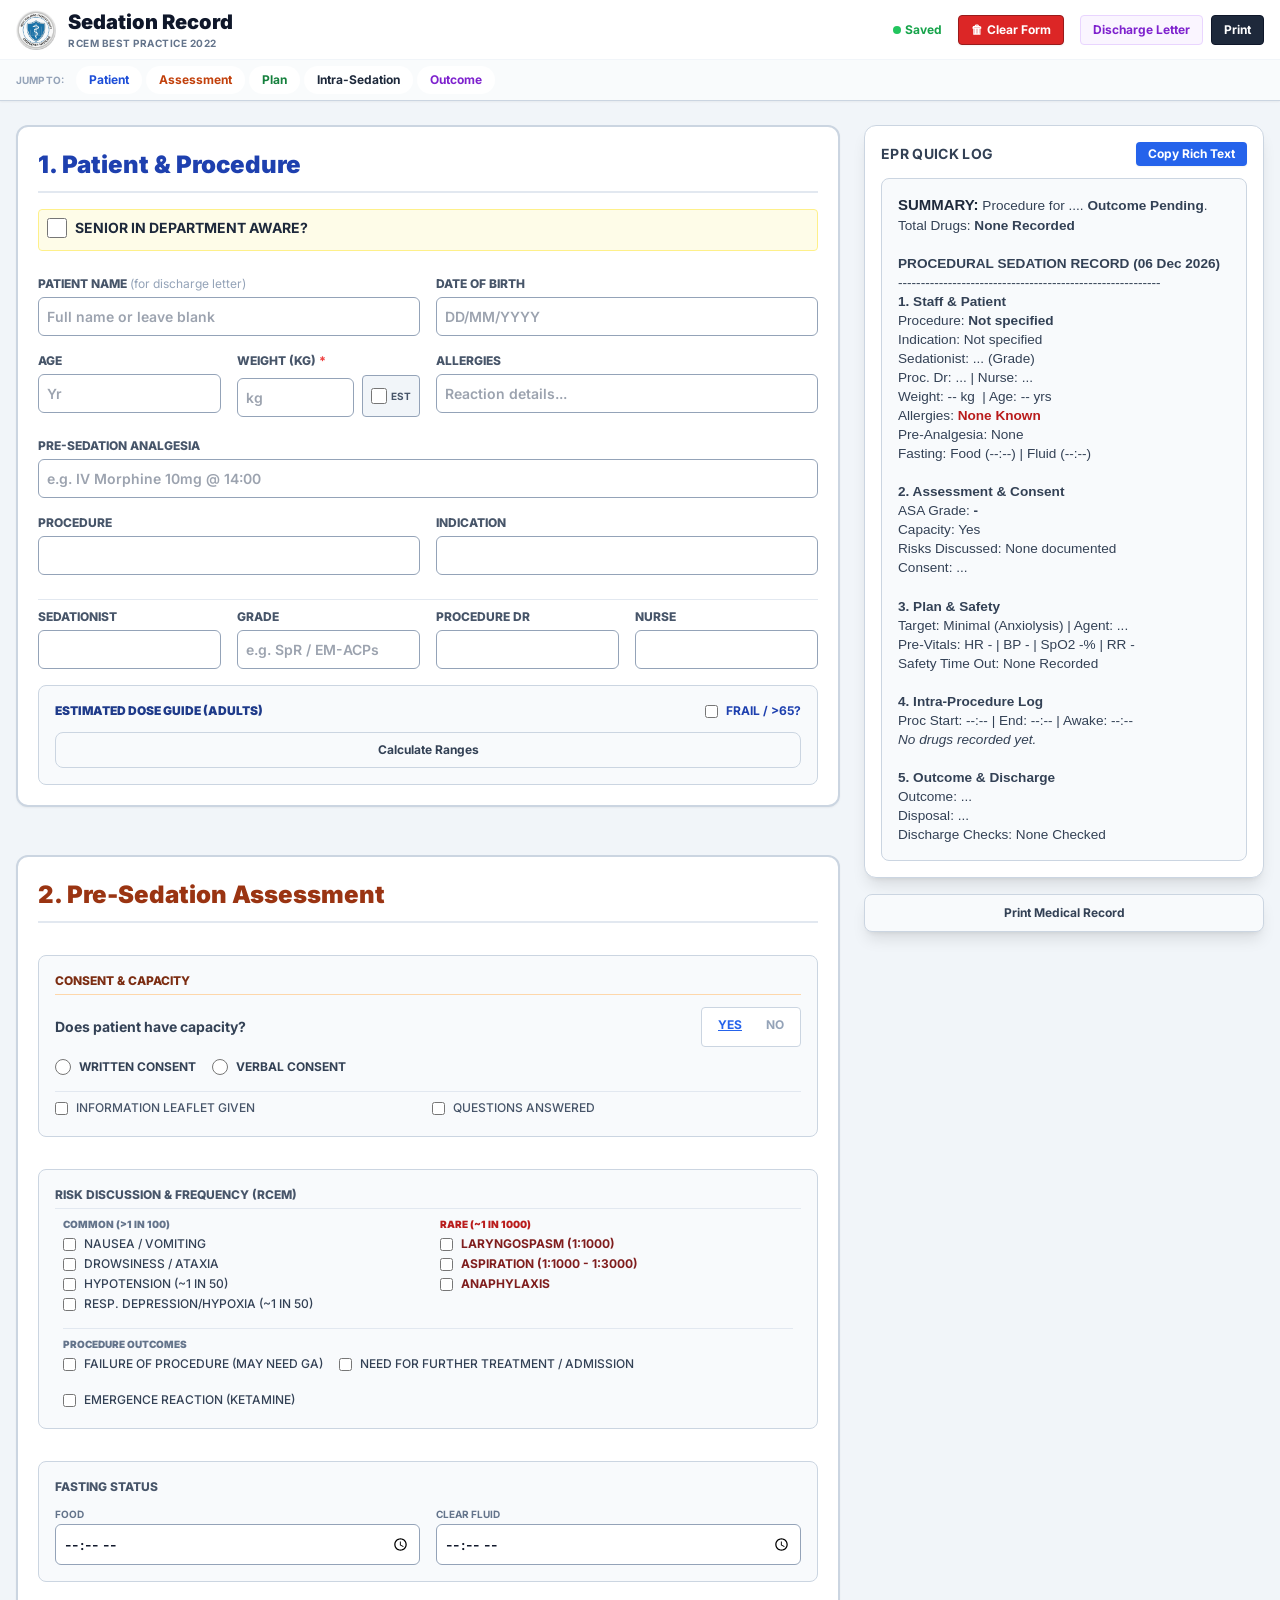
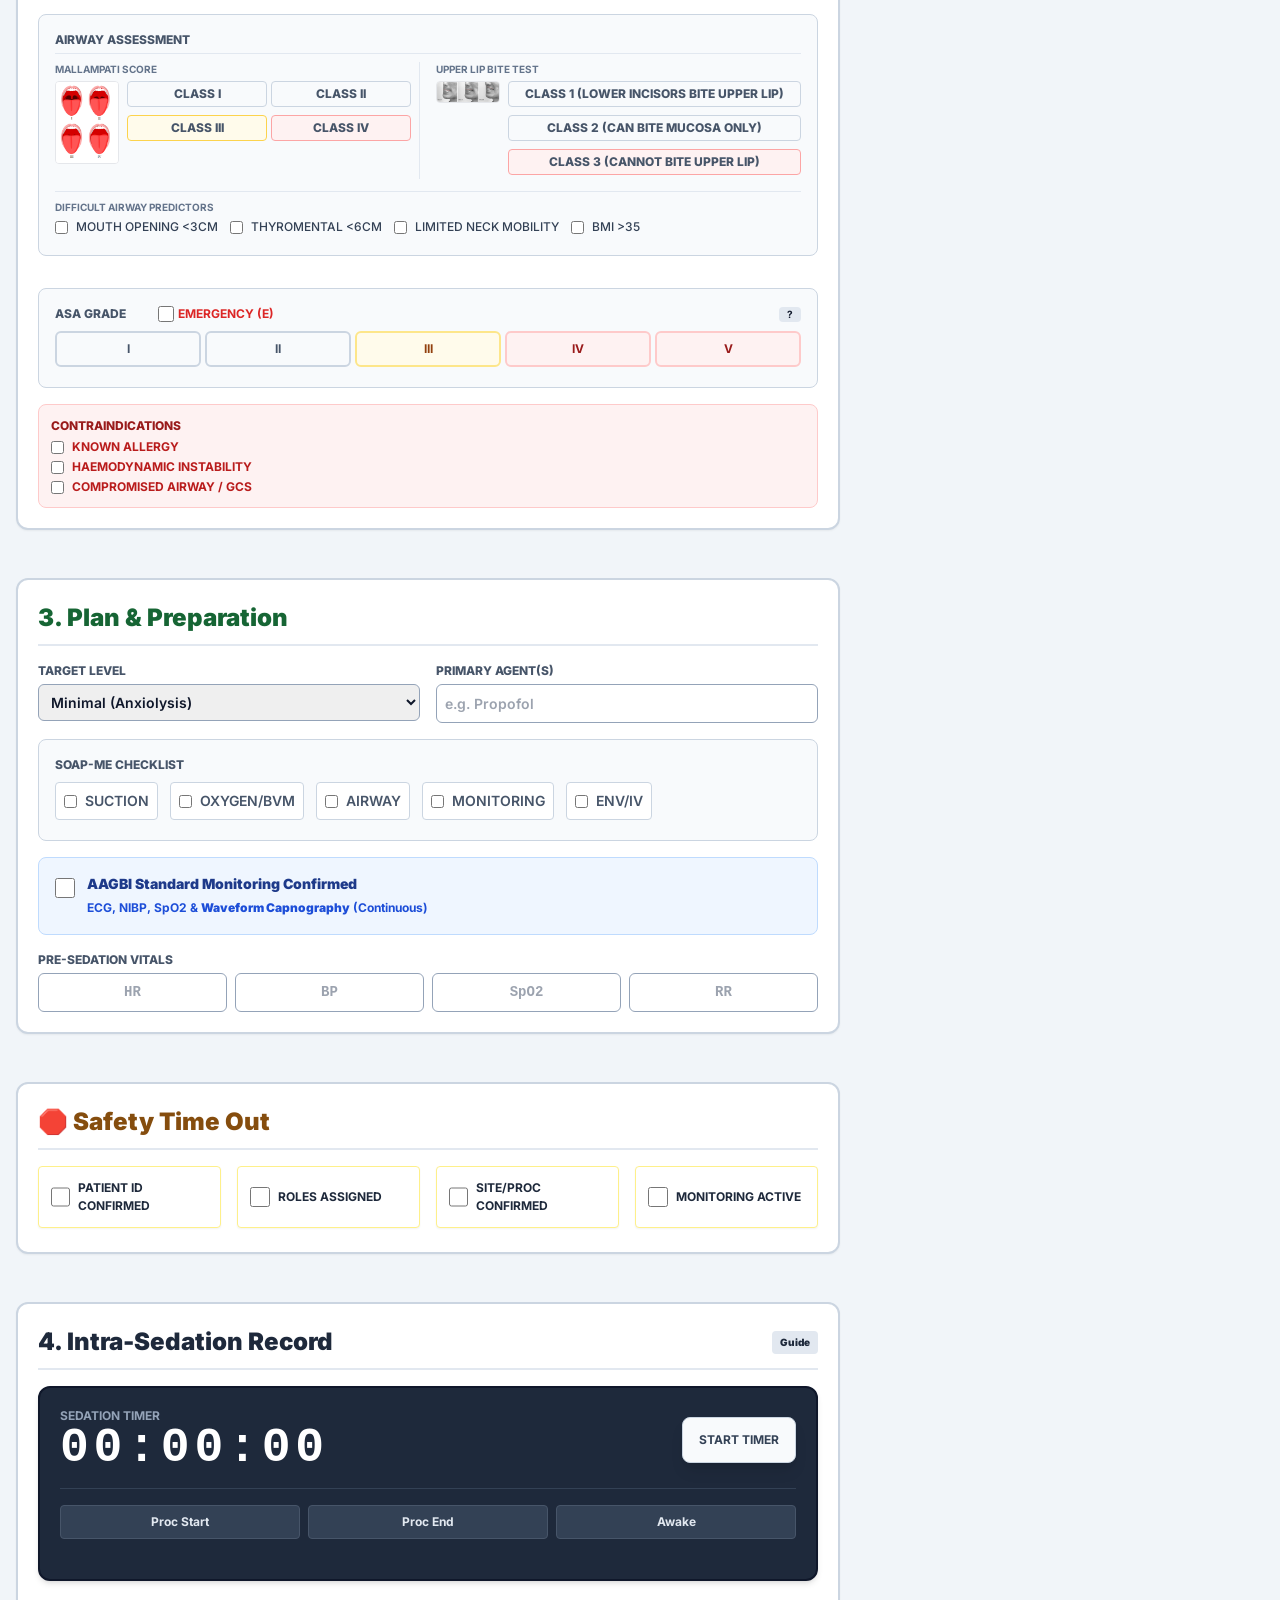
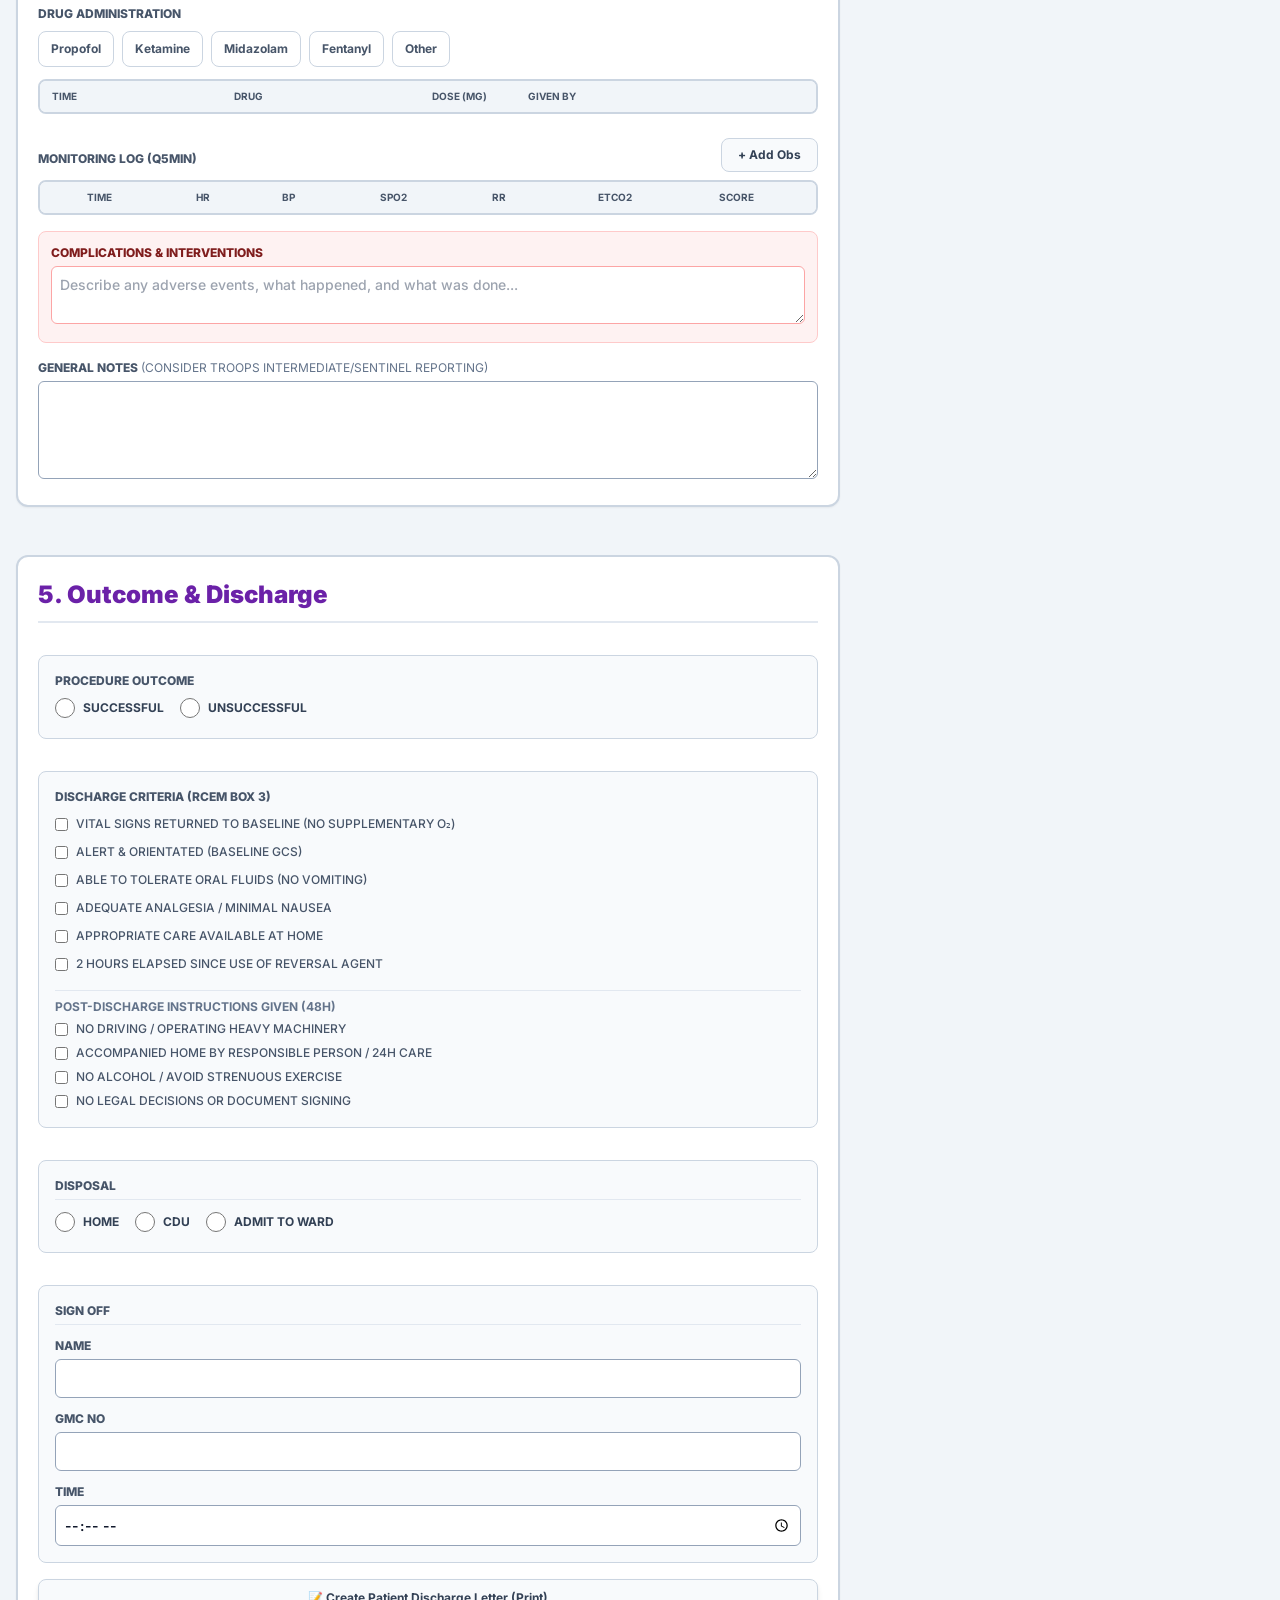
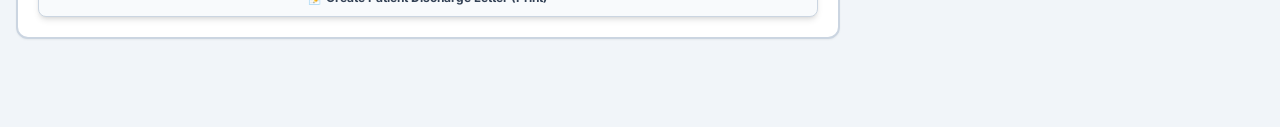
==== commit 8a1af2f7: "feat: self-hosted assets, bug fixes & SharePoint-ready bundle - Replace Tailwind CDN with bundled ta" ====
--- a/index.html
+++ b/index.html
@@ -4,8 +4,8 @@
     <meta charset="UTF-8">
     <meta name="viewport" content="width=device-width, initial-scale=1.0">
     <title>Procedural Sedation Record (RCEM) - Rich Text</title>
-    <script src="https://cdn.tailwindcss.com"></script>
-    <link href="https://fonts.googleapis.com/css2?family=Inter:wght@400;500;600;700;800;900&display=swap" rel="stylesheet">
+    <link rel="stylesheet" href="tailwind.bundle.css">
+    <link rel="stylesheet" href="fonts/inter.css">
     <link rel="stylesheet" href="style.css">
 </head>
 <body class="bg-slate-100 text-slate-900 antialiased pb-10">
@@ -15,7 +15,7 @@
         <div class="container mx-auto px-4 py-2 flex justify-between items-center border-b border-slate-100">
             
             <div class="flex items-center gap-3">
-                <img src="https://iili.io/KGQOvkl.md.png" alt="Logo" class="h-10 w-auto object-contain hidden md:block" onerror="this.style.display='none'">
+                <img src="images/logo.png" alt="Logo" class="h-10 w-auto object-contain hidden md:block" onerror="this.style.display='none'">
                 <div>
                     <h1 class="text-lg md:text-xl font-black text-slate-900 leading-none">Sedation Record</h1>
                     <p class="text-[10px] text-slate-500 font-bold uppercase tracking-wider">RCEM Best Practice 2022</p>
@@ -76,6 +76,15 @@
                                         <input type="checkbox" id="senior-aware" class="w-5 h-5 text-blue-600 rounded border-slate-400">
                                         Senior in Department Aware?
                                     </label>
+                                </div>
+
+                                <div class="md:col-span-2">
+                                    <label for="patient-name">Patient Name <span class="text-slate-400 font-normal normal-case">(for discharge letter)</span></label>
+                                    <input type="text" id="patient-name" placeholder="Full name or leave blank" class="border-slate-400 rounded-md">
+                                </div>
+                                <div class="md:col-span-2">
+                                    <label for="patient-dob">Date of Birth</label>
+                                    <input type="text" id="patient-dob" placeholder="DD/MM/YYYY" class="border-slate-400 rounded-md">
                                 </div>
 
                                 <div>
@@ -402,7 +411,7 @@
                                             <tr>
                                                 <th class="px-3 py-2 text-left text-[10px] font-bold text-slate-600 uppercase">Time</th>
                                                 <th class="px-3 py-2 text-left text-[10px] font-bold text-slate-600 uppercase">Drug</th>
-                                                <th class="px-3 py-2 text-left text-[10px] font-bold text-slate-600 uppercase">Dose (mg)</th>
+                                                <th class="px-3 py-2 text-left text-[10px] font-bold text-slate-600 uppercase w-24">Dose (mg)</th>
                                                 <th class="px-3 py-2 text-left text-[10px] font-bold text-slate-600 uppercase">Given By</th>
                                                 <th class="px-3 py-2 w-8 no-print"></th>
                                             </tr>
@@ -540,7 +549,7 @@
         <div class="no-print flex justify-between items-center mb-6 border-b pb-4">
             <h2 class="text-xl font-bold text-slate-700">Preview: Patient Discharge Letter</h2>
             <div class="flex gap-2">
-                <button id="close-letter-btn" class="px-4 py-2 border rounded hover:bg-slate-100">Back to Form</button>
+                <button id="close-letter-btn" class="px-4 py-2 border rounded hover:bg-slate-100">← Back to Form</button>
                 <button id="print-letter-btn" class="px-4 py-2 bg-blue-600 text-white font-bold rounded hover:bg-blue-700 shadow">🖨️ Print Letter</button>
             </div>
         </div>
@@ -559,6 +568,7 @@
 
             <div class="mb-4 text-sm">
                 <p class="mb-1"><strong>Patient Name:</strong> <span id="letter-patient-name" class="border-b border-dotted border-slate-400 px-2 min-w-[200px] inline-block font-mono"></span></p>
+                <p class="mb-1"><strong>Date of Birth:</strong> <span id="letter-dob" class="border-b border-dotted border-slate-400 px-2 min-w-[120px] inline-block font-mono"></span></p>
                 <p><strong>Procedure:</strong> <span id="letter-procedure"></span></p>
             </div>
 
@@ -615,6 +625,12 @@
                 <p>This advice sheet is based on RCEM Best Practice Guidelines (2022). If you have any non-urgent concerns, please contact your GP.</p>
                 <p class="mt-4">Clinician Signature: __________________________</p>
             </div>
+        </div>
+
+        <!-- Sticky bottom back button for when user scrolls the letter -->
+        <div class="no-print sticky bottom-0 bg-white border-t border-slate-200 p-3 flex justify-between items-center mt-4">
+            <button id="close-letter-btn-bottom" class="px-4 py-2 border rounded hover:bg-slate-100 text-sm font-bold">← Back to Form</button>
+            <button id="print-letter-btn-bottom" class="px-4 py-2 bg-blue-600 text-white font-bold rounded hover:bg-blue-700 shadow text-sm">🖨️ Print Letter</button>
         </div>
     </div>
 
--- a/fonts/inter.css
+++ b/fonts/inter.css
@@ -0,0 +1,23 @@
+/* Inter font — self-hosted, latin + latin-ext subsets */
+/* latin-ext */
+@font-face {
+  font-family: 'Inter';
+  font-style: normal;
+  font-weight: 400 900;
+  font-display: swap;
+  src: url('inter-latin-ext.woff2') format('woff2');
+  unicode-range: U+0100-02BA, U+02BD-02C5, U+02C7-02CC, U+02CE-02D7, U+02DD-02FF,
+                 U+0304, U+0308, U+0329, U+1D00-1DBF, U+1E00-1E9F, U+1EF2-1EFF,
+                 U+2020, U+20A0-20AB, U+20AD-20C0, U+2113, U+2C60-2C7F, U+A720-A7FF;
+}
+/* latin */
+@font-face {
+  font-family: 'Inter';
+  font-style: normal;
+  font-weight: 400 900;
+  font-display: swap;
+  src: url('inter-latin.woff2') format('woff2');
+  unicode-range: U+0000-00FF, U+0131, U+0152-0153, U+02BB-02BC, U+02C6, U+02DA,
+                 U+02DC, U+0304, U+0308, U+0329, U+2000-206F, U+20AC, U+2122,
+                 U+2191, U+2193, U+2212, U+2215, U+FEFF, U+FFFD;
+}
--- a/style.css
+++ b/style.css
@@ -2,9 +2,12 @@
 body { font-family: 'Inter', sans-serif; }
 
 /* Custom Scrollbar */
-::-webkit-scrollbar { width: 8px; }
+::-webkit-scrollbar { width: 8px; height: 4px; }
 ::-webkit-scrollbar-track { background: #f1f1f1; border-radius: 4px; }
 ::-webkit-scrollbar-thumb { background: #64748b; border-radius: 4px; }
+.hide-scrollbar::-webkit-scrollbar { display: none; }
+.hide-scrollbar { -ms-overflow-style: none; scrollbar-width: none; }
+
 html { scroll-behavior: smooth; }
 
 /* Inputs & Controls */
@@ -25,6 +28,20 @@
     overflow-y: auto;
     white-space: pre-wrap; 
 }
+
+/* Nav Pills */
+.nav-pill {
+    display: inline-block;
+    padding: 0.25rem 0.75rem;
+    font-size: 0.75rem;
+    font-weight: 700;
+    border-radius: 9999px;
+    border: 1px solid transparent;
+    transition: all 0.2s;
+    background-color: white;
+    white-space: nowrap;
+}
+.nav-pill:active { transform: scale(0.95); }
 
 /* Buttons */
 .std-btn { 
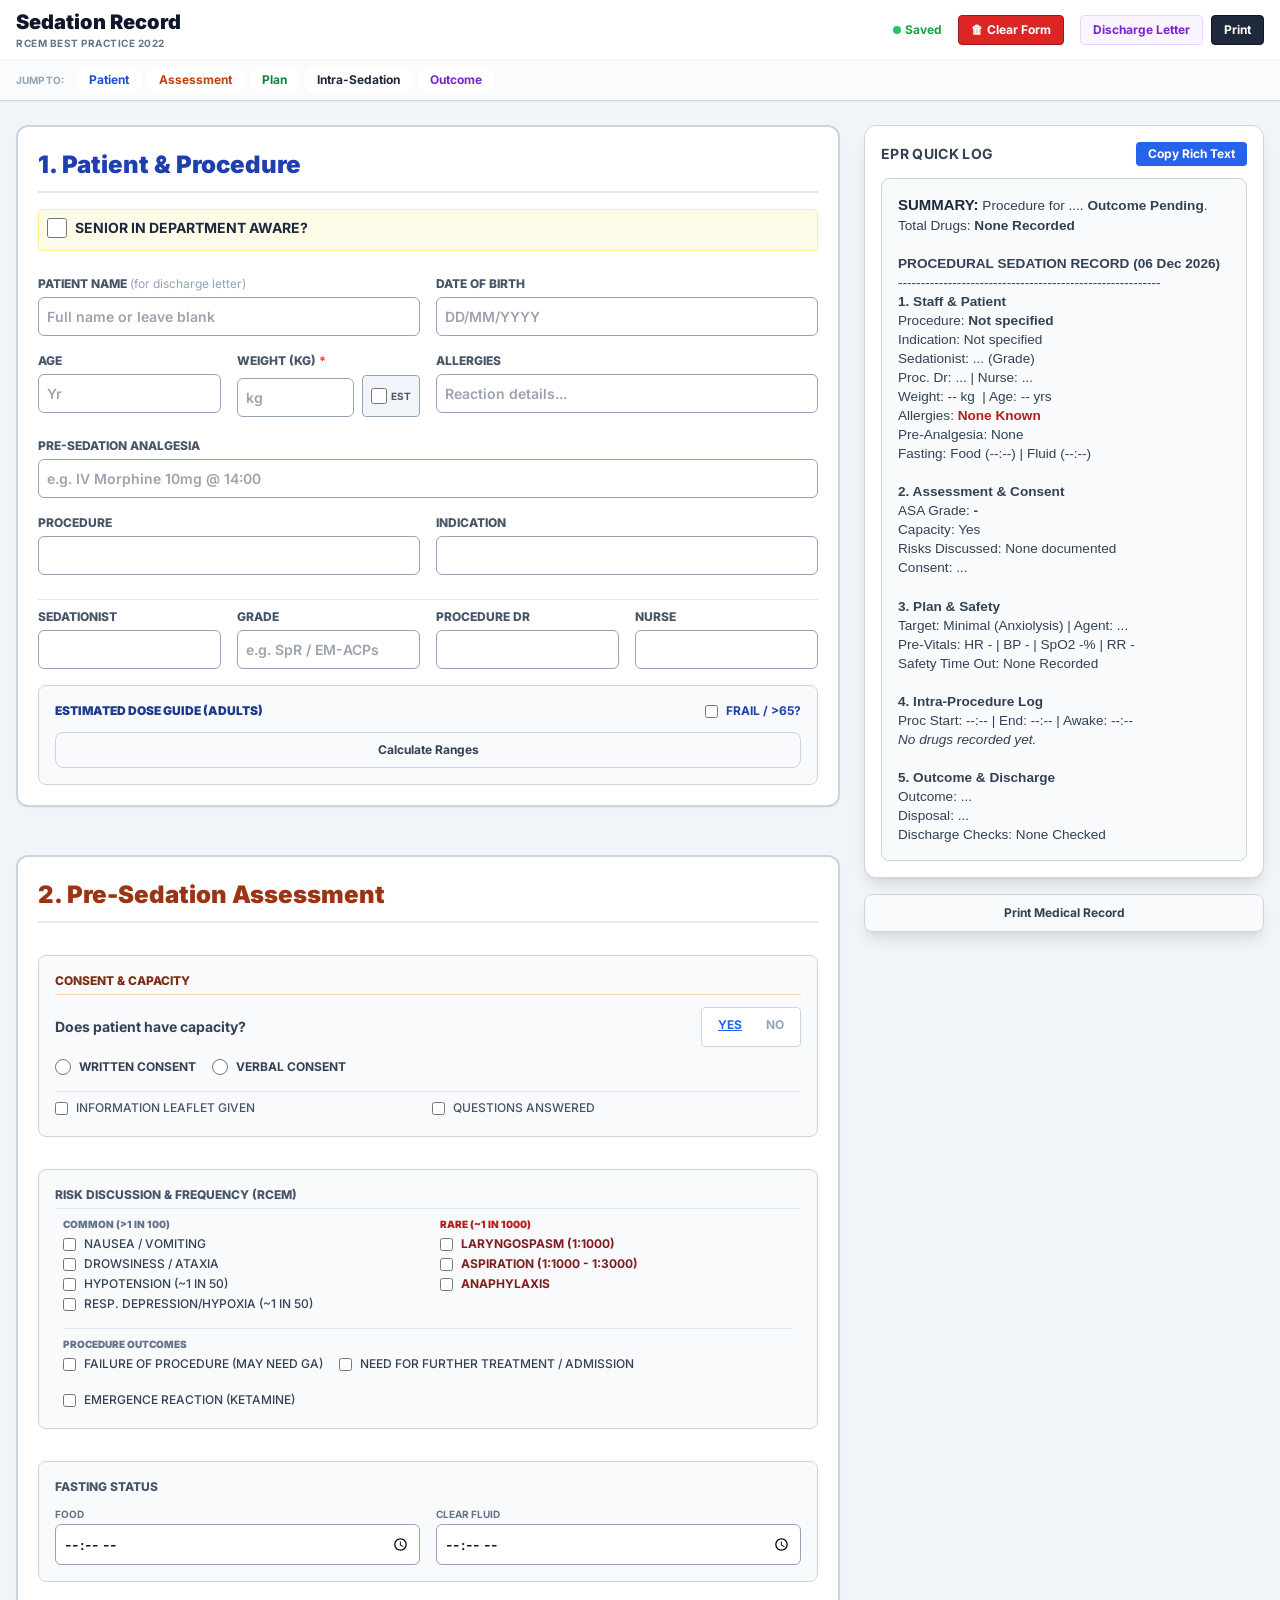
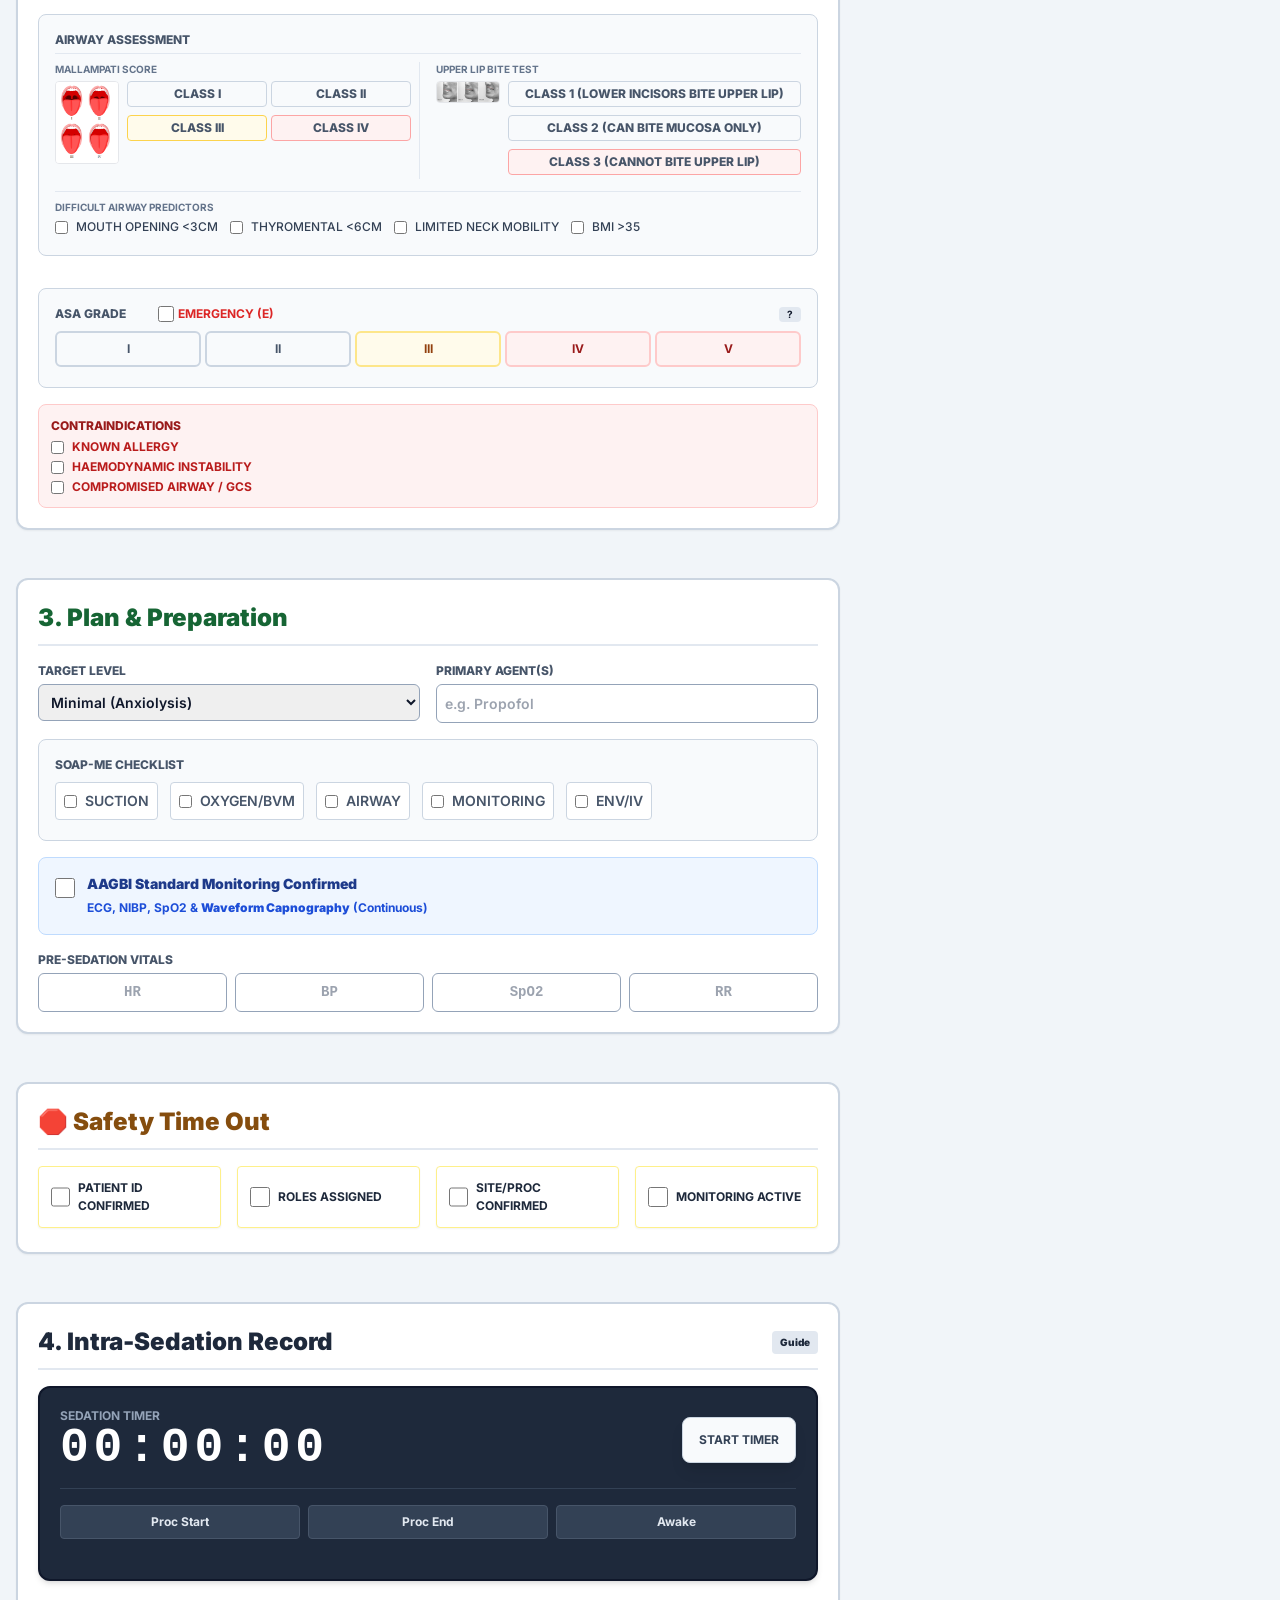
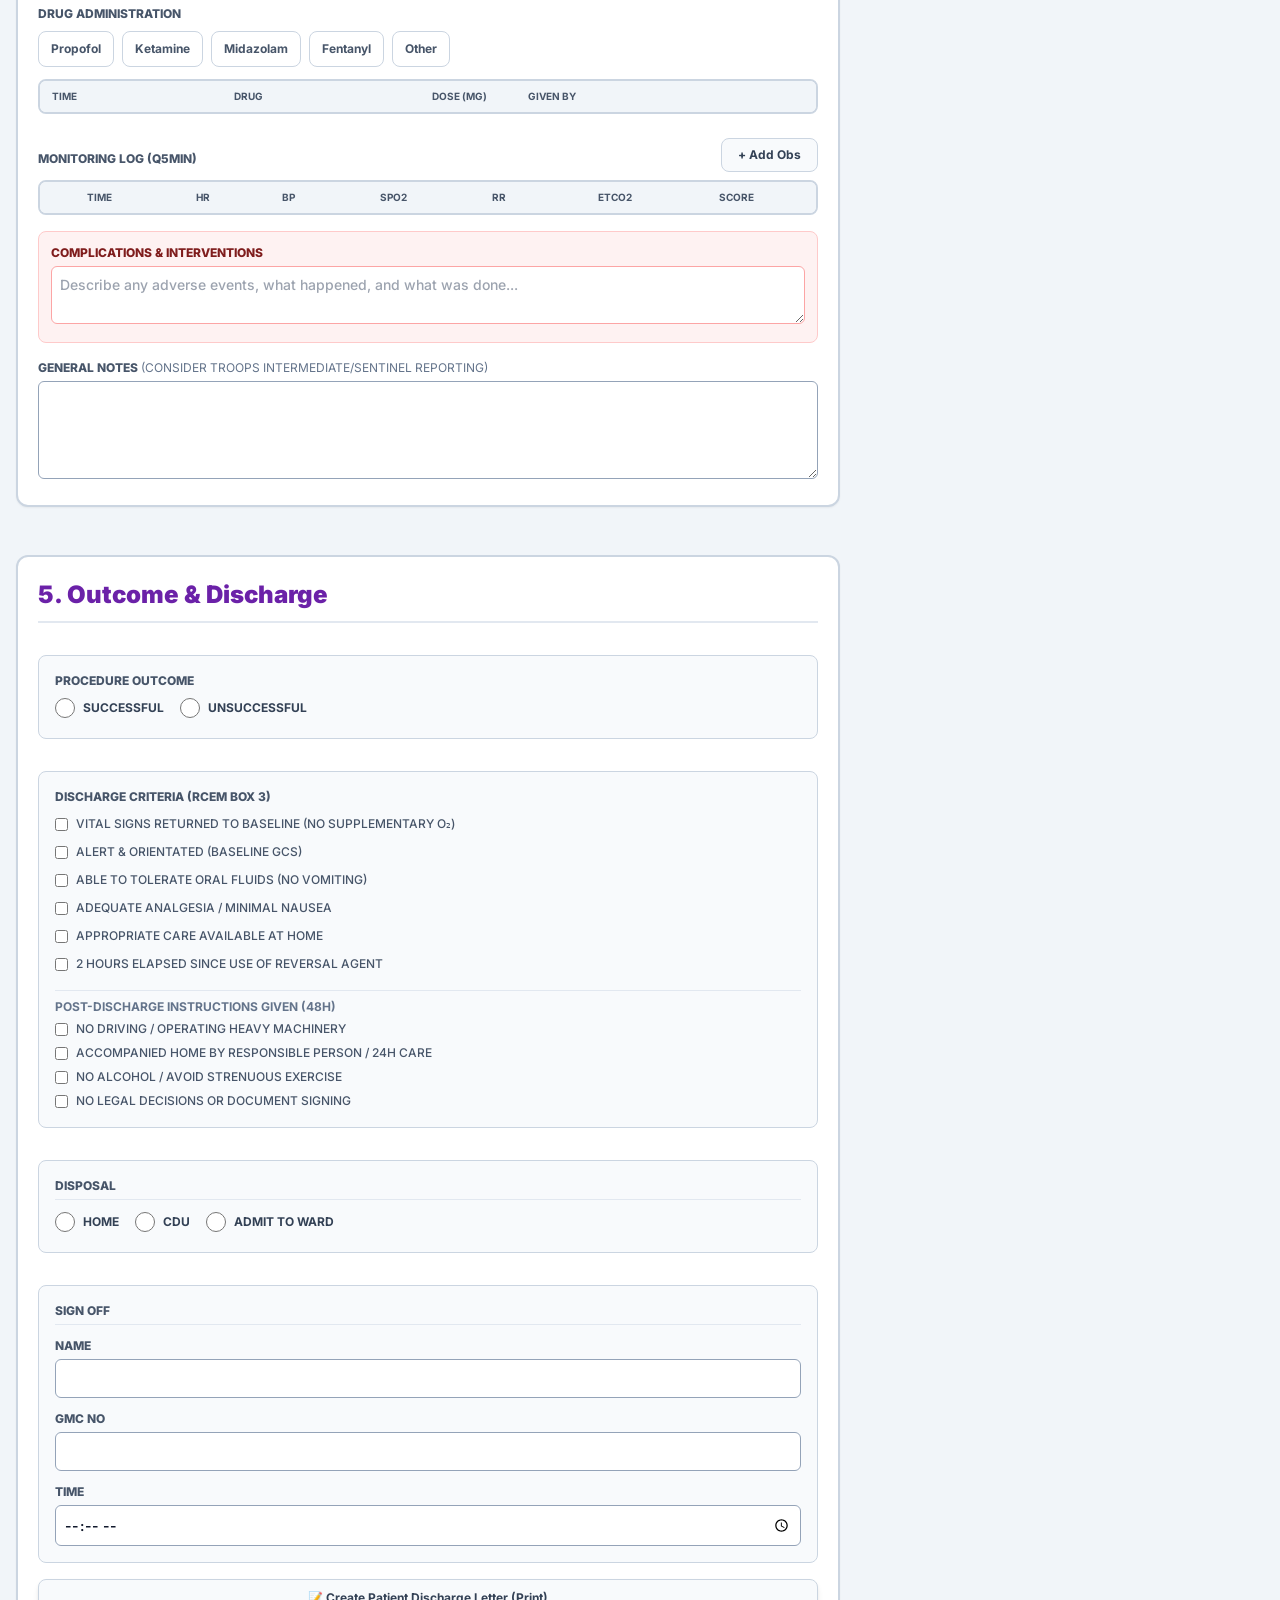
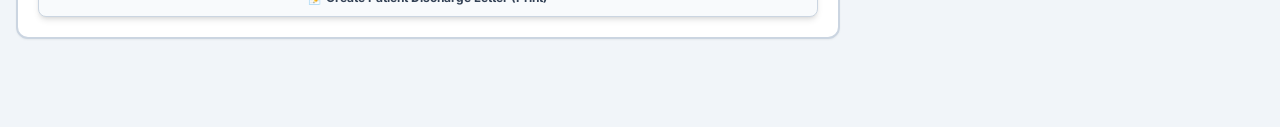
==== commit 9abccb3e: "fix: remove WMEBEM logo from app and standalone file" ====
--- a/index.html
+++ b/index.html
@@ -15,7 +15,7 @@
         <div class="container mx-auto px-4 py-2 flex justify-between items-center border-b border-slate-100">
             
             <div class="flex items-center gap-3">
-                <img src="images/logo.png" alt="Logo" class="h-10 w-auto object-contain hidden md:block" onerror="this.style.display='none'">
+                
                 <div>
                     <h1 class="text-lg md:text-xl font-black text-slate-900 leading-none">Sedation Record</h1>
                     <p class="text-[10px] text-slate-500 font-bold uppercase tracking-wider">RCEM Best Practice 2022</p>
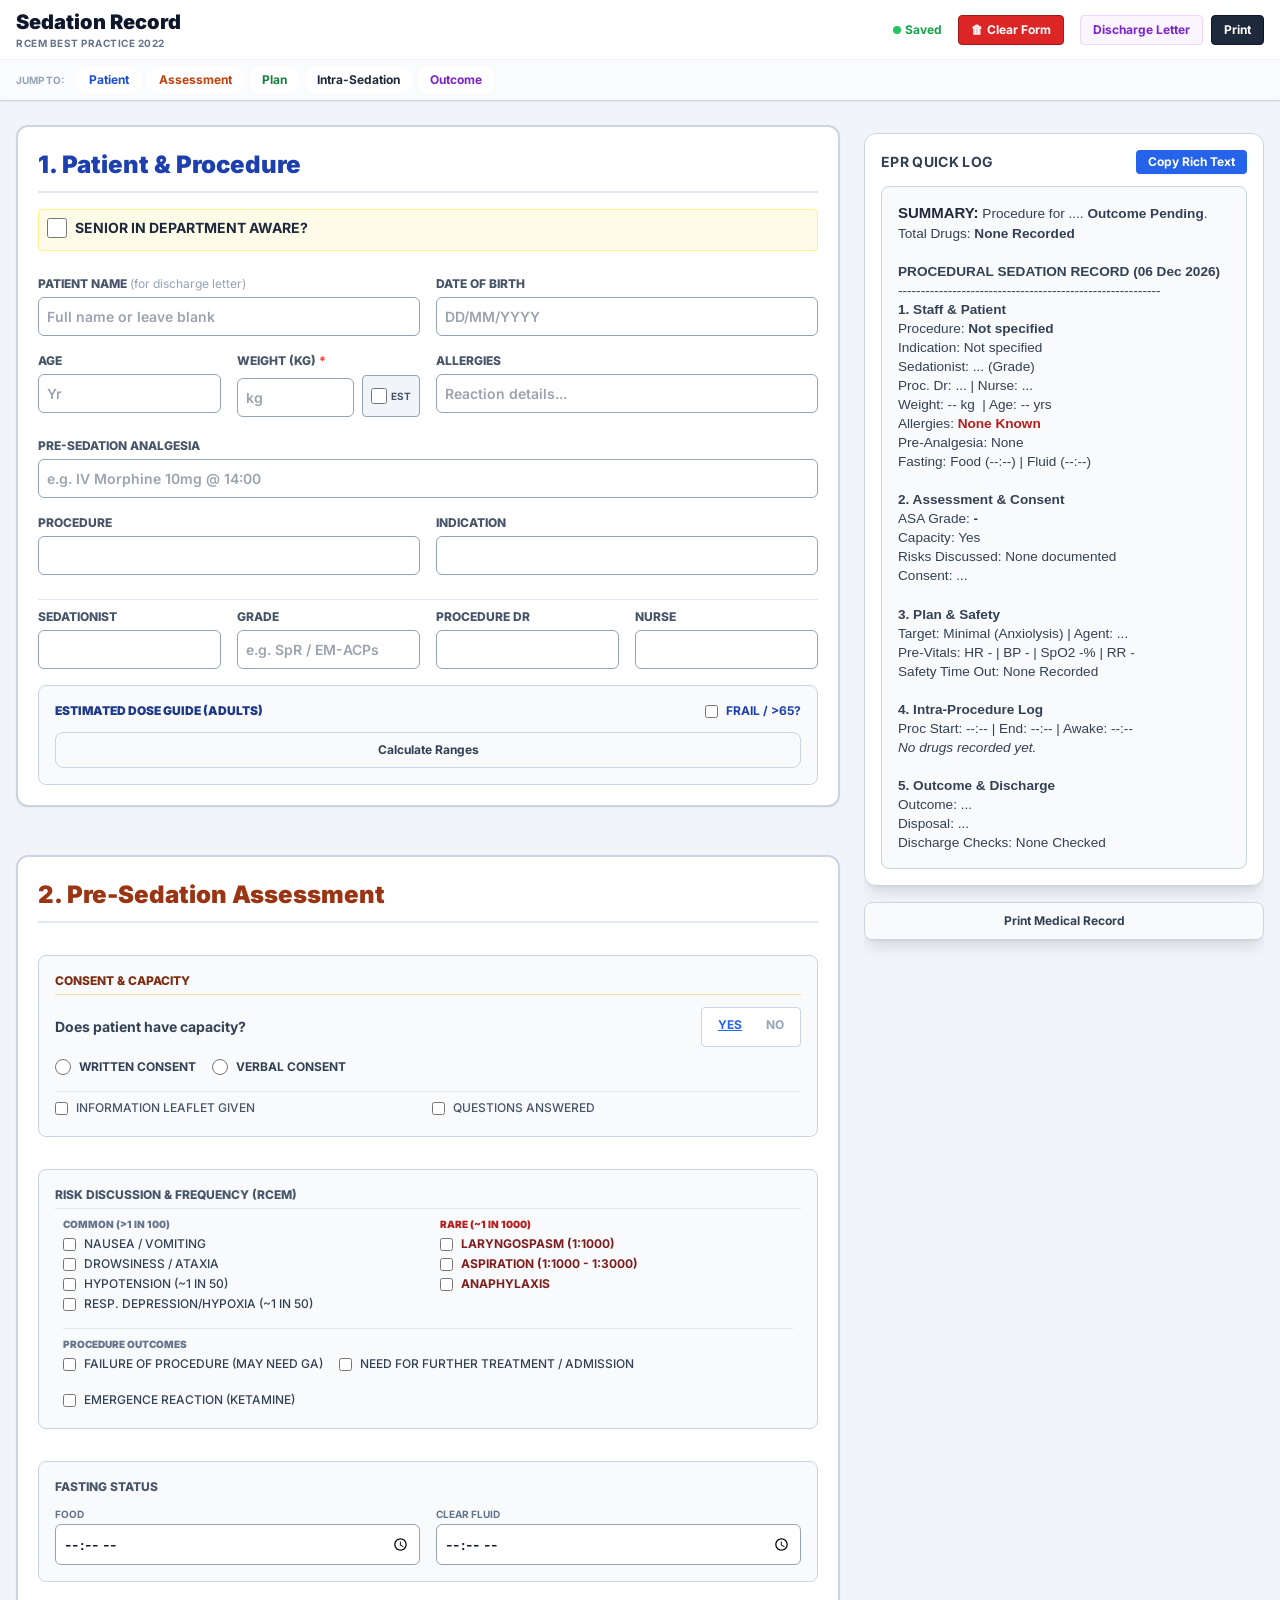
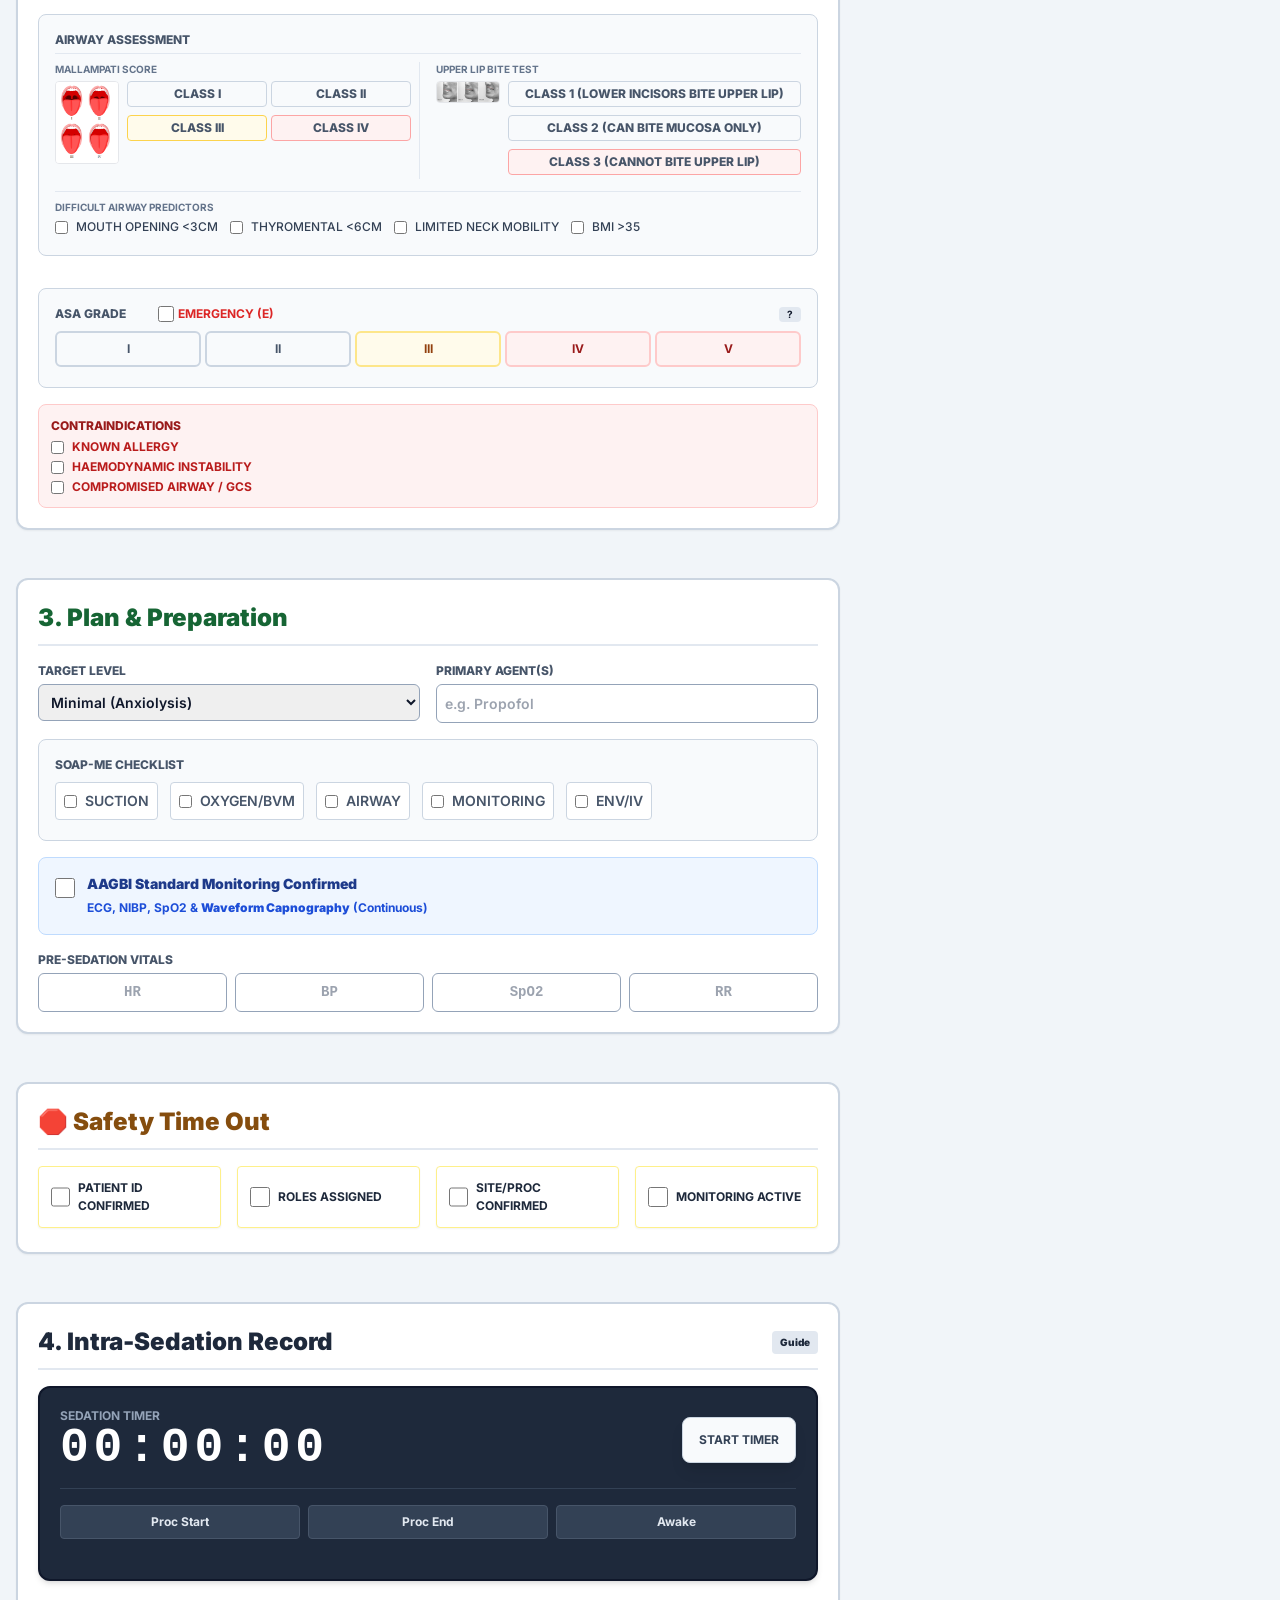
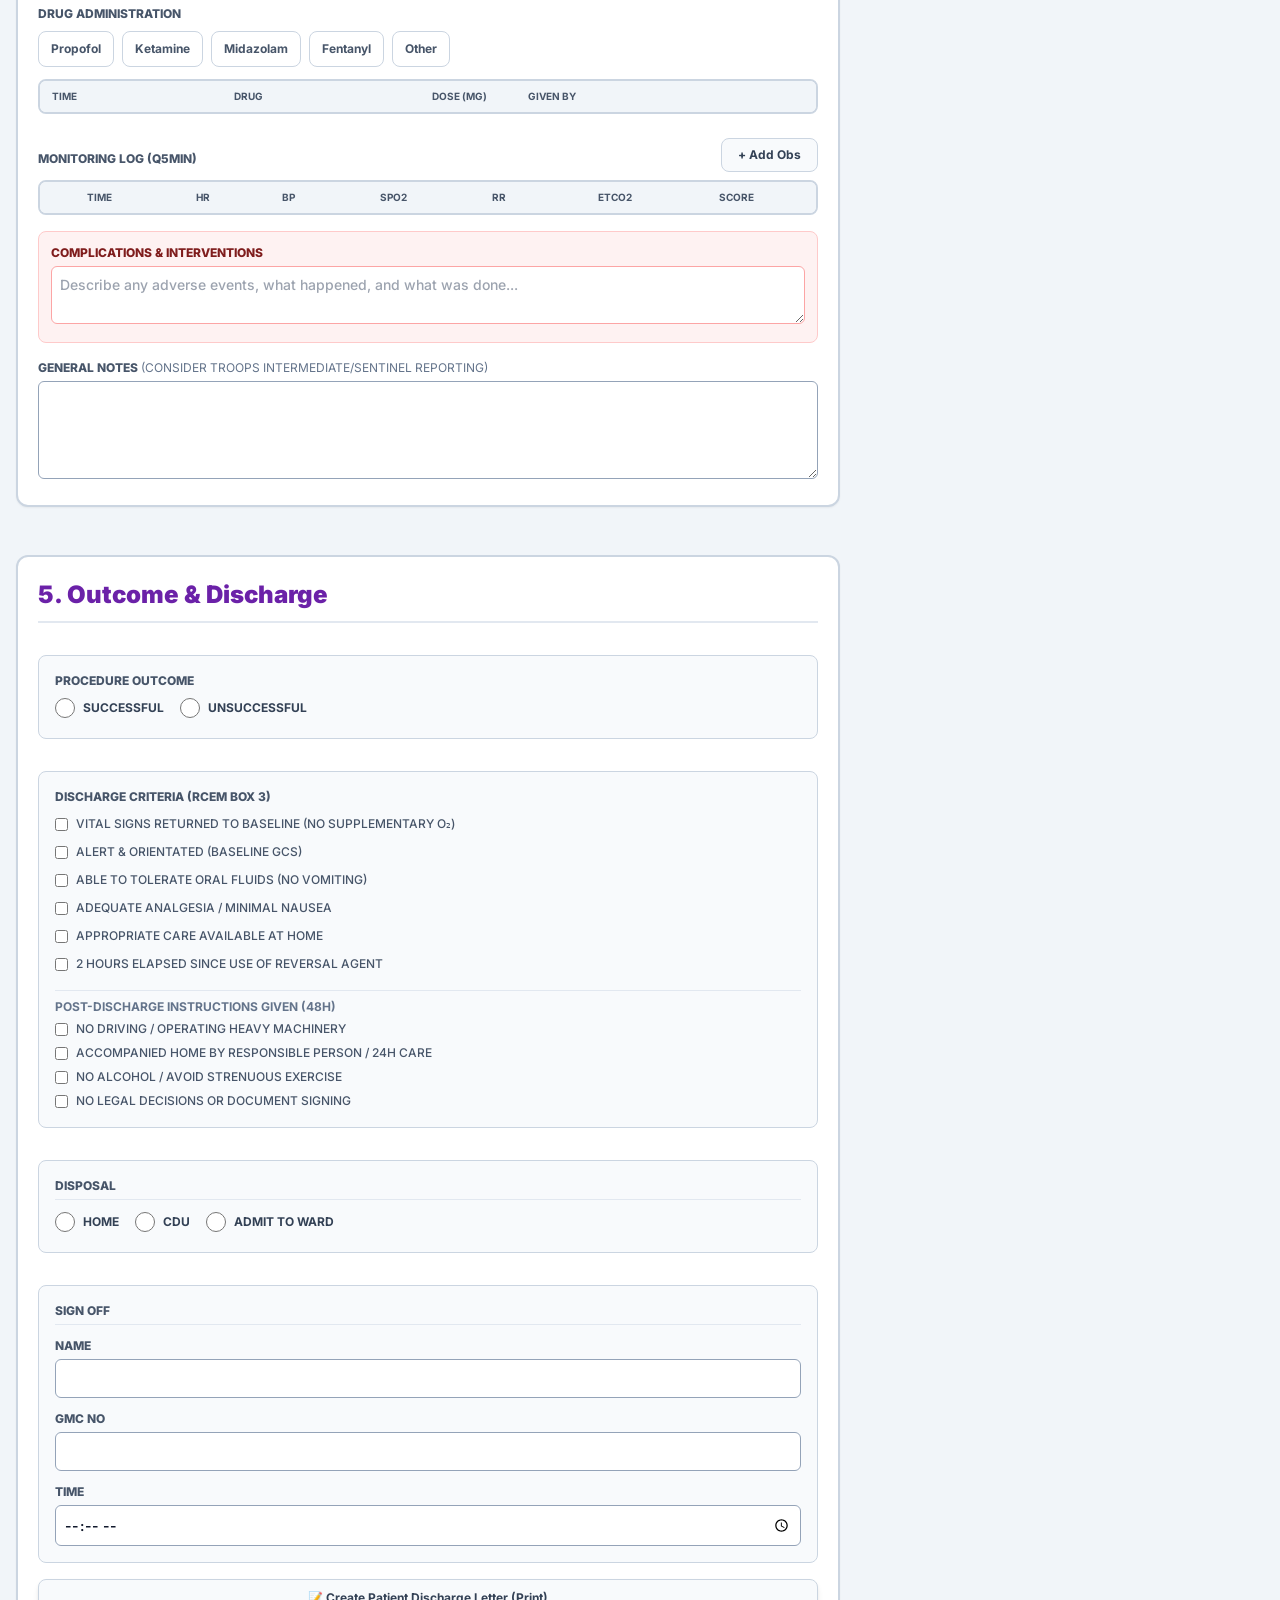
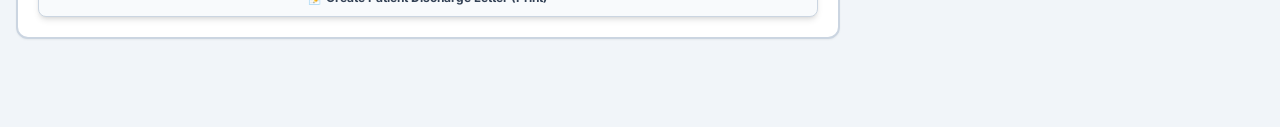
==== commit 599c6591: "fix: srcdoc syntax error in confirm(), EPR sidebar always visible beside form" ====
--- a/index.html
+++ b/index.html
@@ -54,7 +54,7 @@
     </header>
 
     <main id="main-app-container" class="container mx-auto px-4 py-6"> 
-        <div class="grid grid-cols-1 lg:grid-cols-12 gap-6">
+        <div class="grid grid-cols-1 lg:grid-cols-12 gap-6" style="align-items: start;">
 
             <div class="lg:col-span-8 flex flex-col gap-6">
 
@@ -521,8 +521,8 @@
                 </form>
             </div> 
 
-            <div class="lg:col-span-4 relative">
-                <div class="sticky top-24 h-fit no-print space-y-4">
+            <div class="lg:col-span-4 no-print" style="position: sticky; top: 0; align-self: start; height: 100vh; overflow-y: auto; padding-top: 0.5rem;">
+                <div class="space-y-4">
                     <div id="epr-log-container" class="bg-white p-4 rounded-xl shadow-lg border border-slate-300">
                         <div class="flex justify-between items-center mb-3">
                             <h2 class="text-sm font-bold text-slate-700 uppercase tracking-wide">EPR Quick Log</h2>
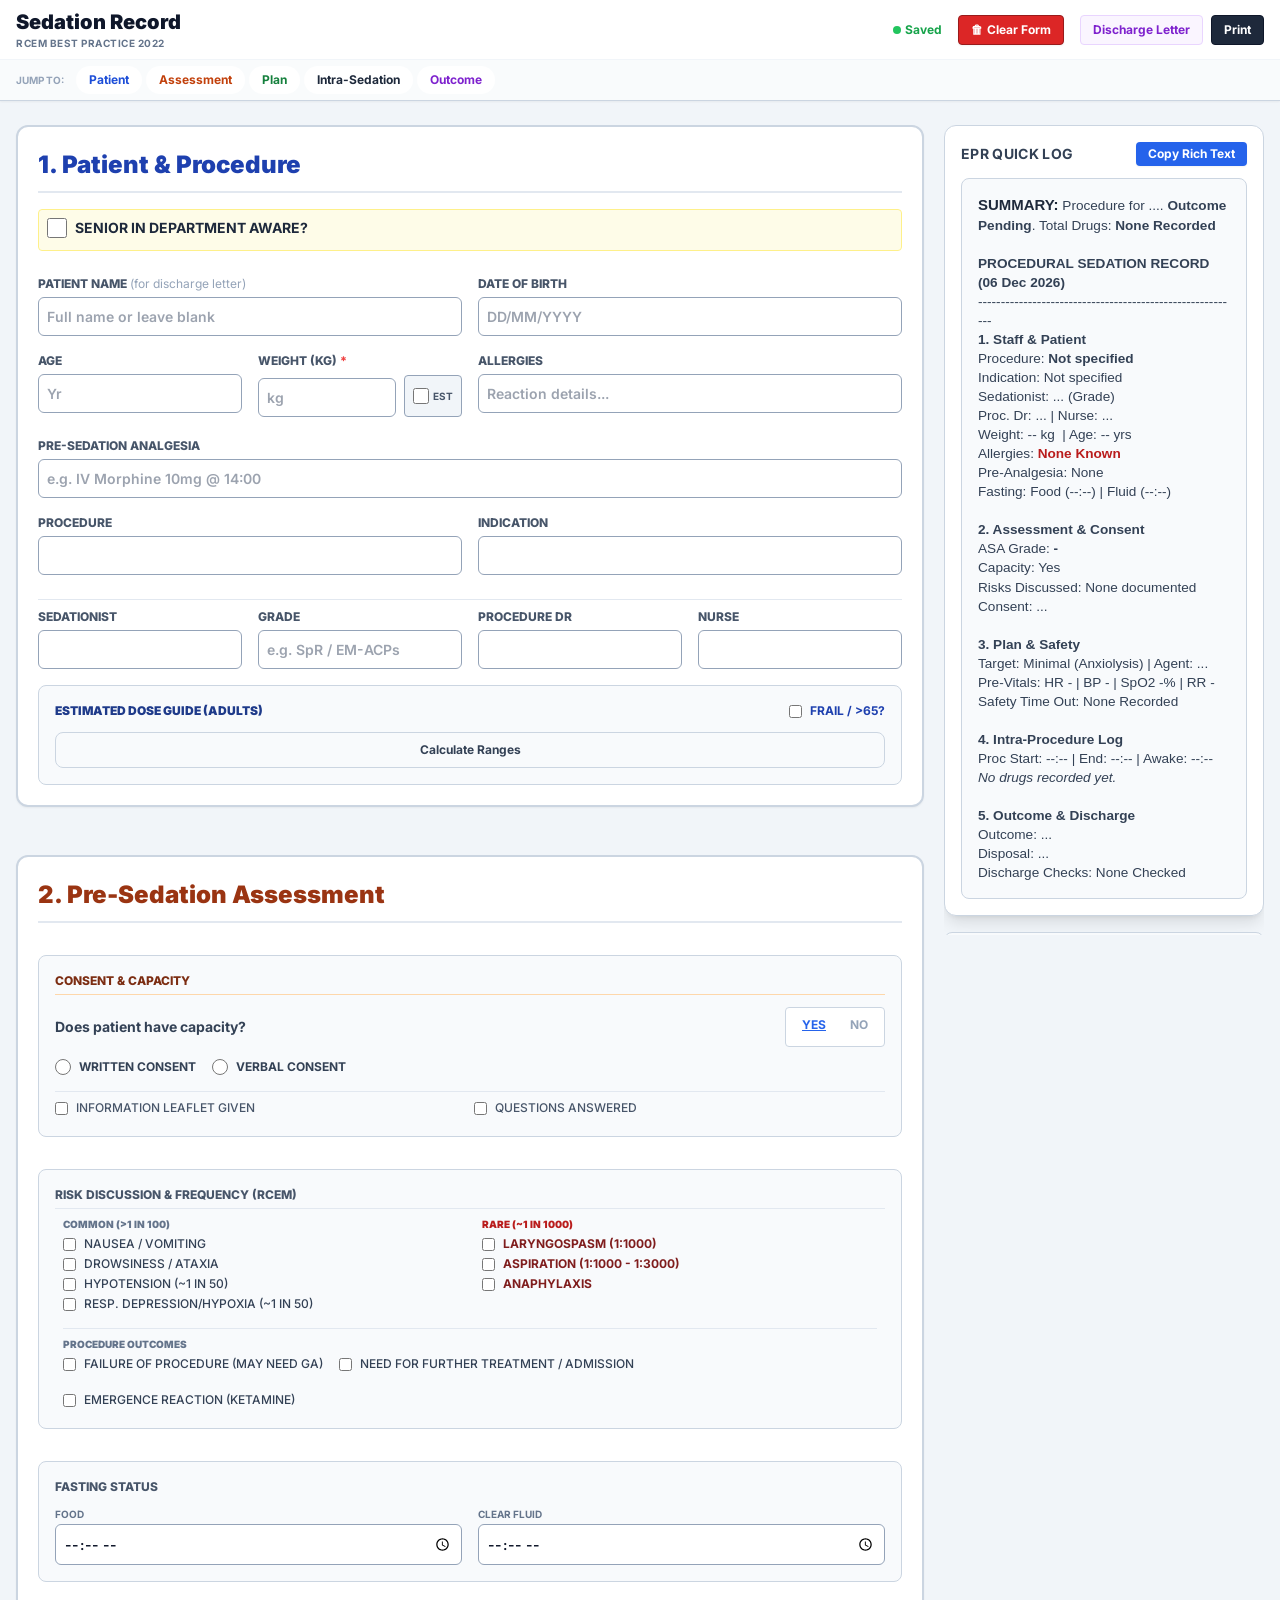
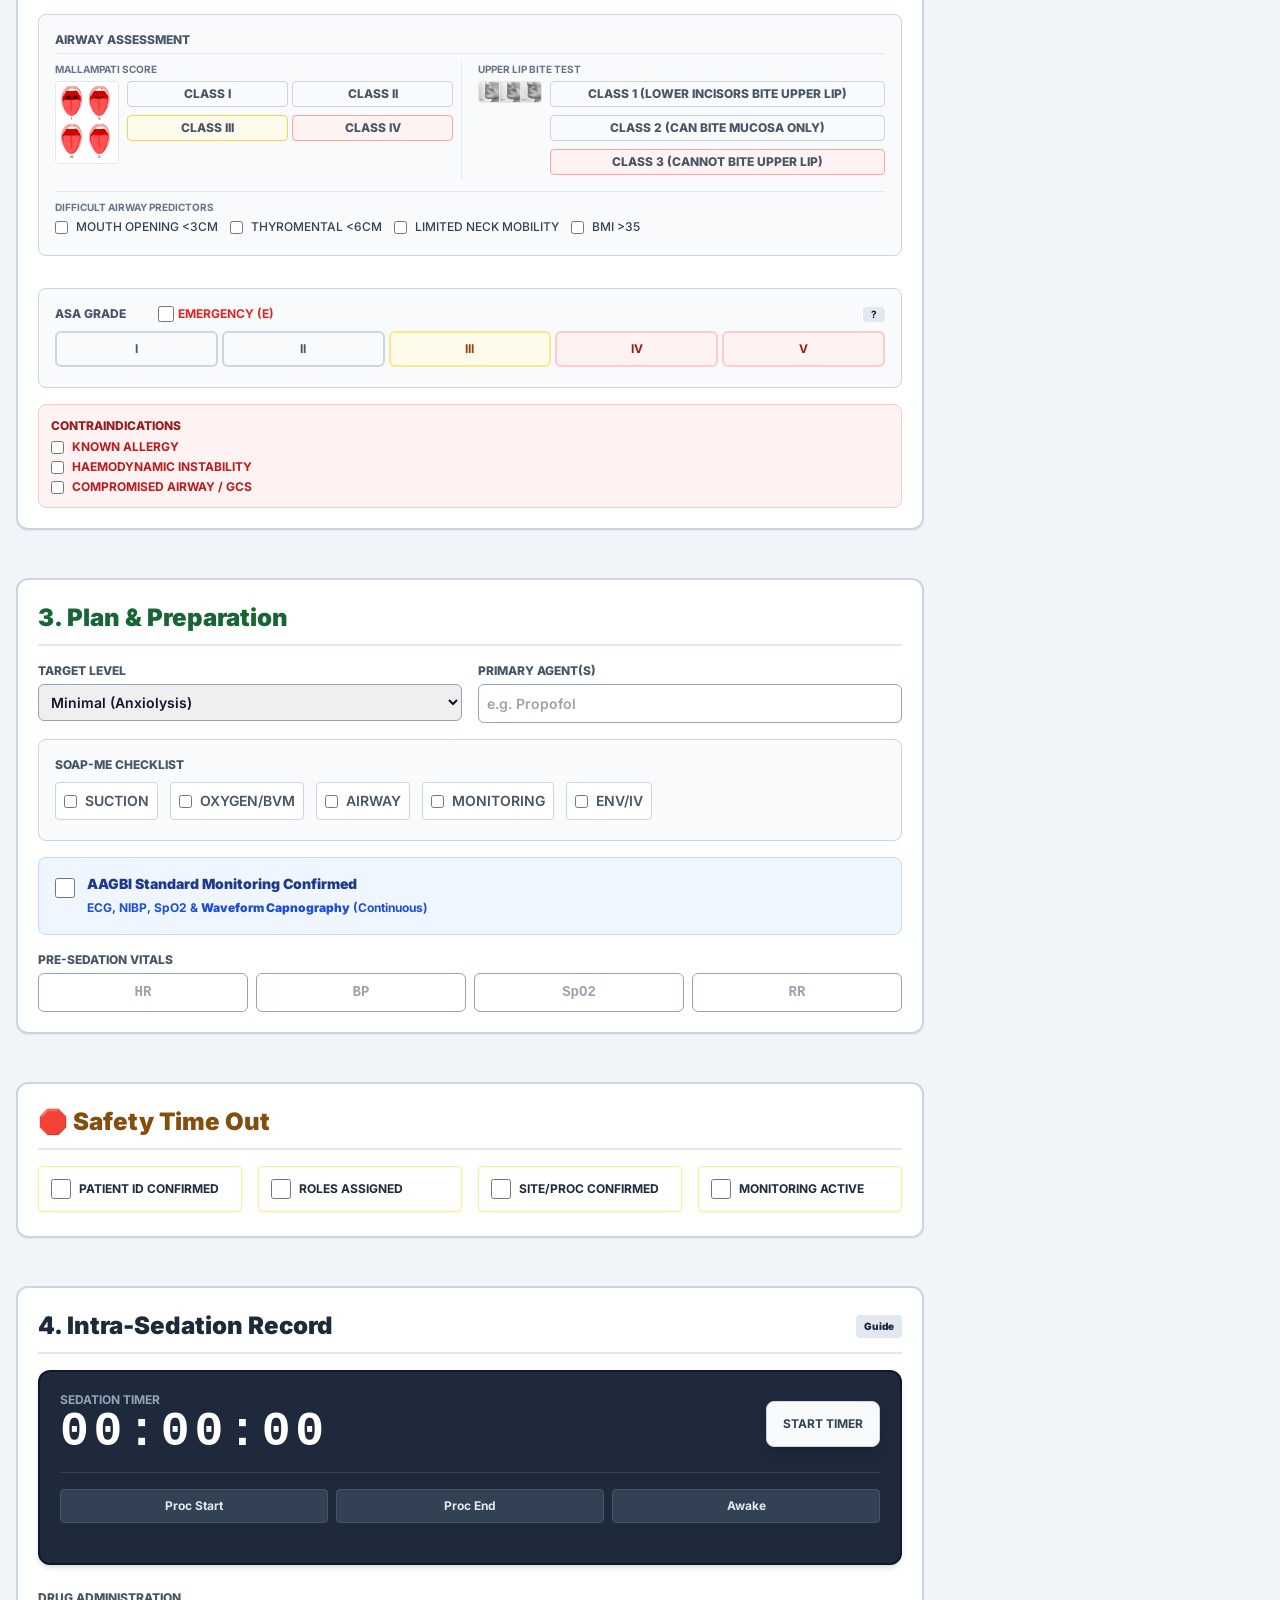
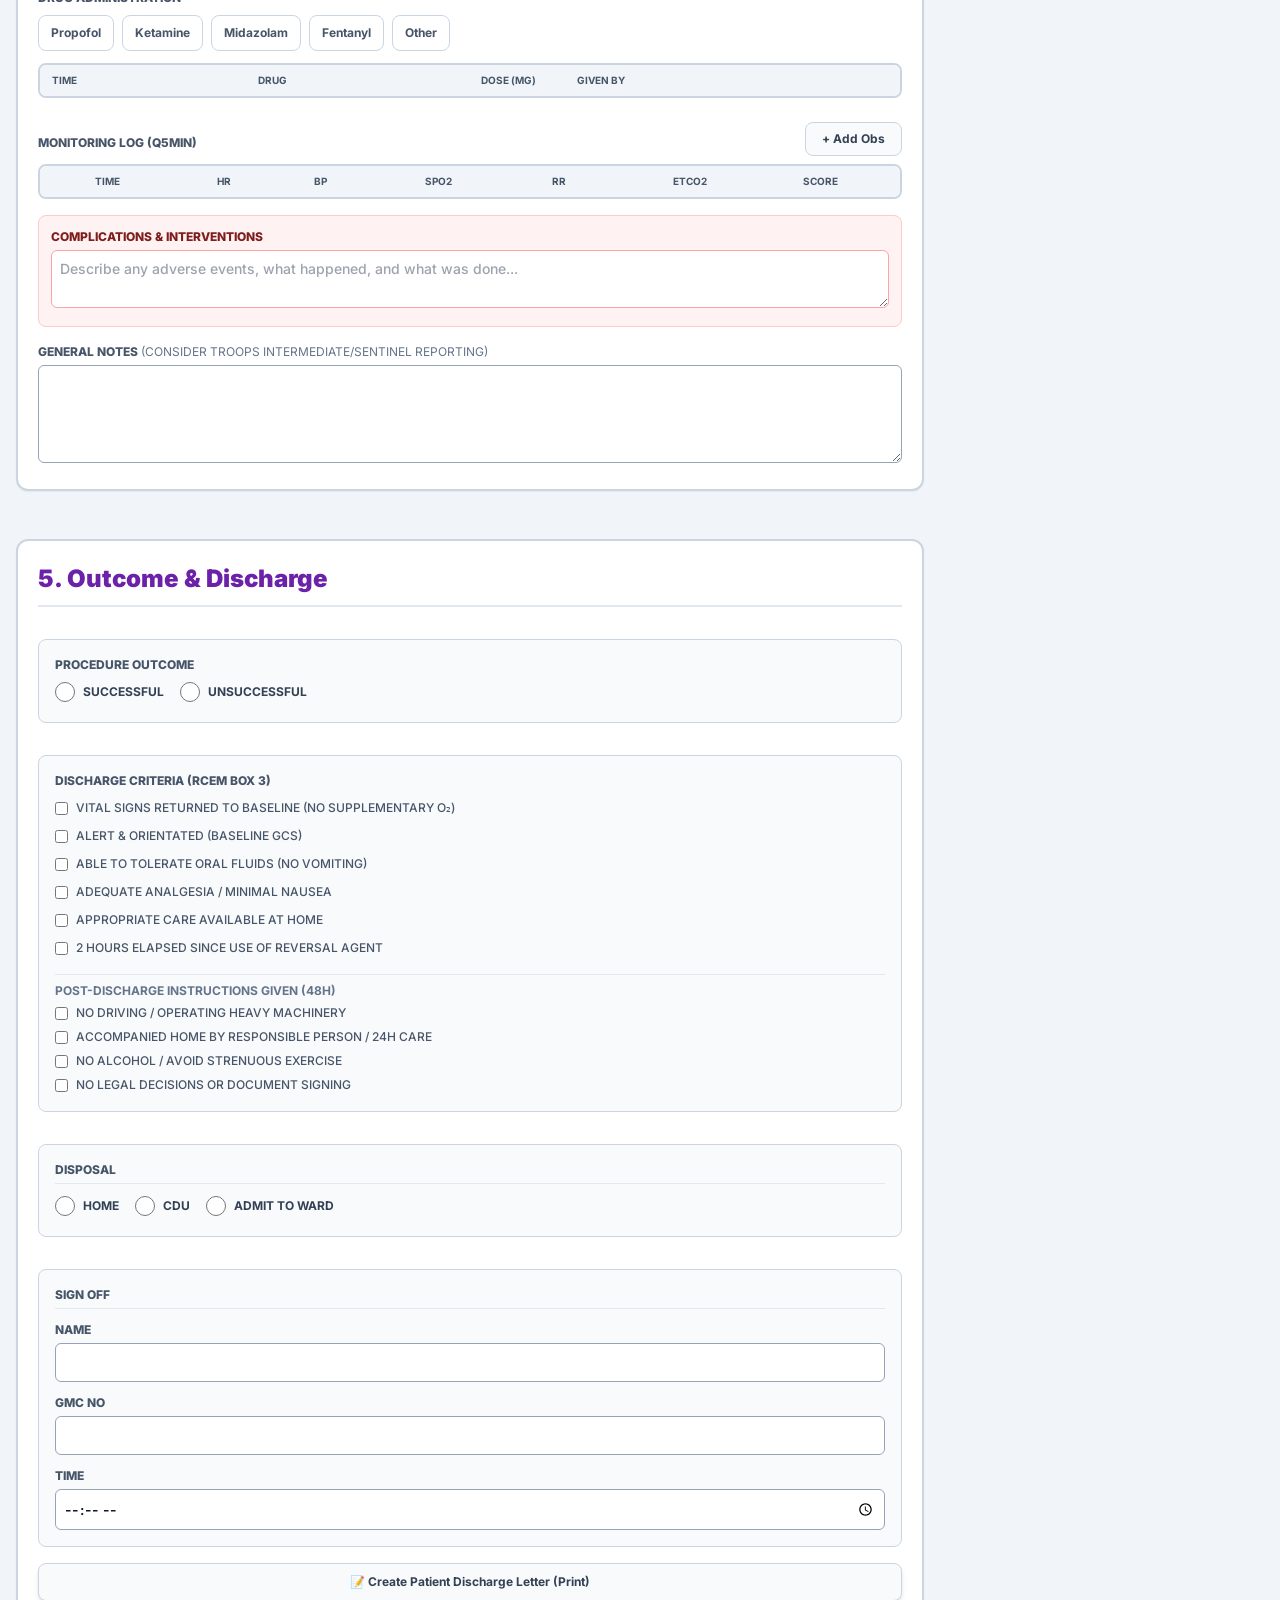
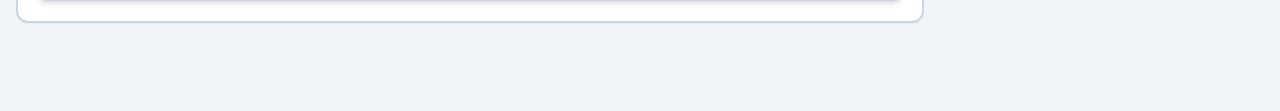
==== commit 3bfce29b: "fix: all JS string syntax errors + force two-column layout at all viewport widths" ====
--- a/index.html
+++ b/index.html
@@ -54,9 +54,9 @@
     </header>
 
     <main id="main-app-container" class="container mx-auto px-4 py-6"> 
-        <div class="grid grid-cols-1 lg:grid-cols-12 gap-6" style="align-items: start;">
-
-            <div class="lg:col-span-8 flex flex-col gap-6">
+        <div style="display:grid; grid-template-columns: 1fr 320px; gap: 1.25rem; align-items: start;">
+
+            <div style="min-width:0; display:flex; flex-direction:column; gap:1.5rem;">
 
                 <div class="hidden print-header mb-6 text-center border-b-2 border-slate-800 pb-4">
                      <h1 class="text-3xl font-black text-slate-900">Procedural Sedation Record</h1>
@@ -521,7 +521,7 @@
                 </form>
             </div> 
 
-            <div class="lg:col-span-4 no-print" style="position: sticky; top: 0; align-self: start; height: 100vh; overflow-y: auto; padding-top: 0.5rem;">
+            <div class="no-print" style="position: sticky; top: 80px; align-self: start; max-height: calc(100vh - 90px); overflow-y: auto;">
                 <div class="space-y-4">
                     <div id="epr-log-container" class="bg-white p-4 rounded-xl shadow-lg border border-slate-300">
                         <div class="flex justify-between items-center mb-3">
